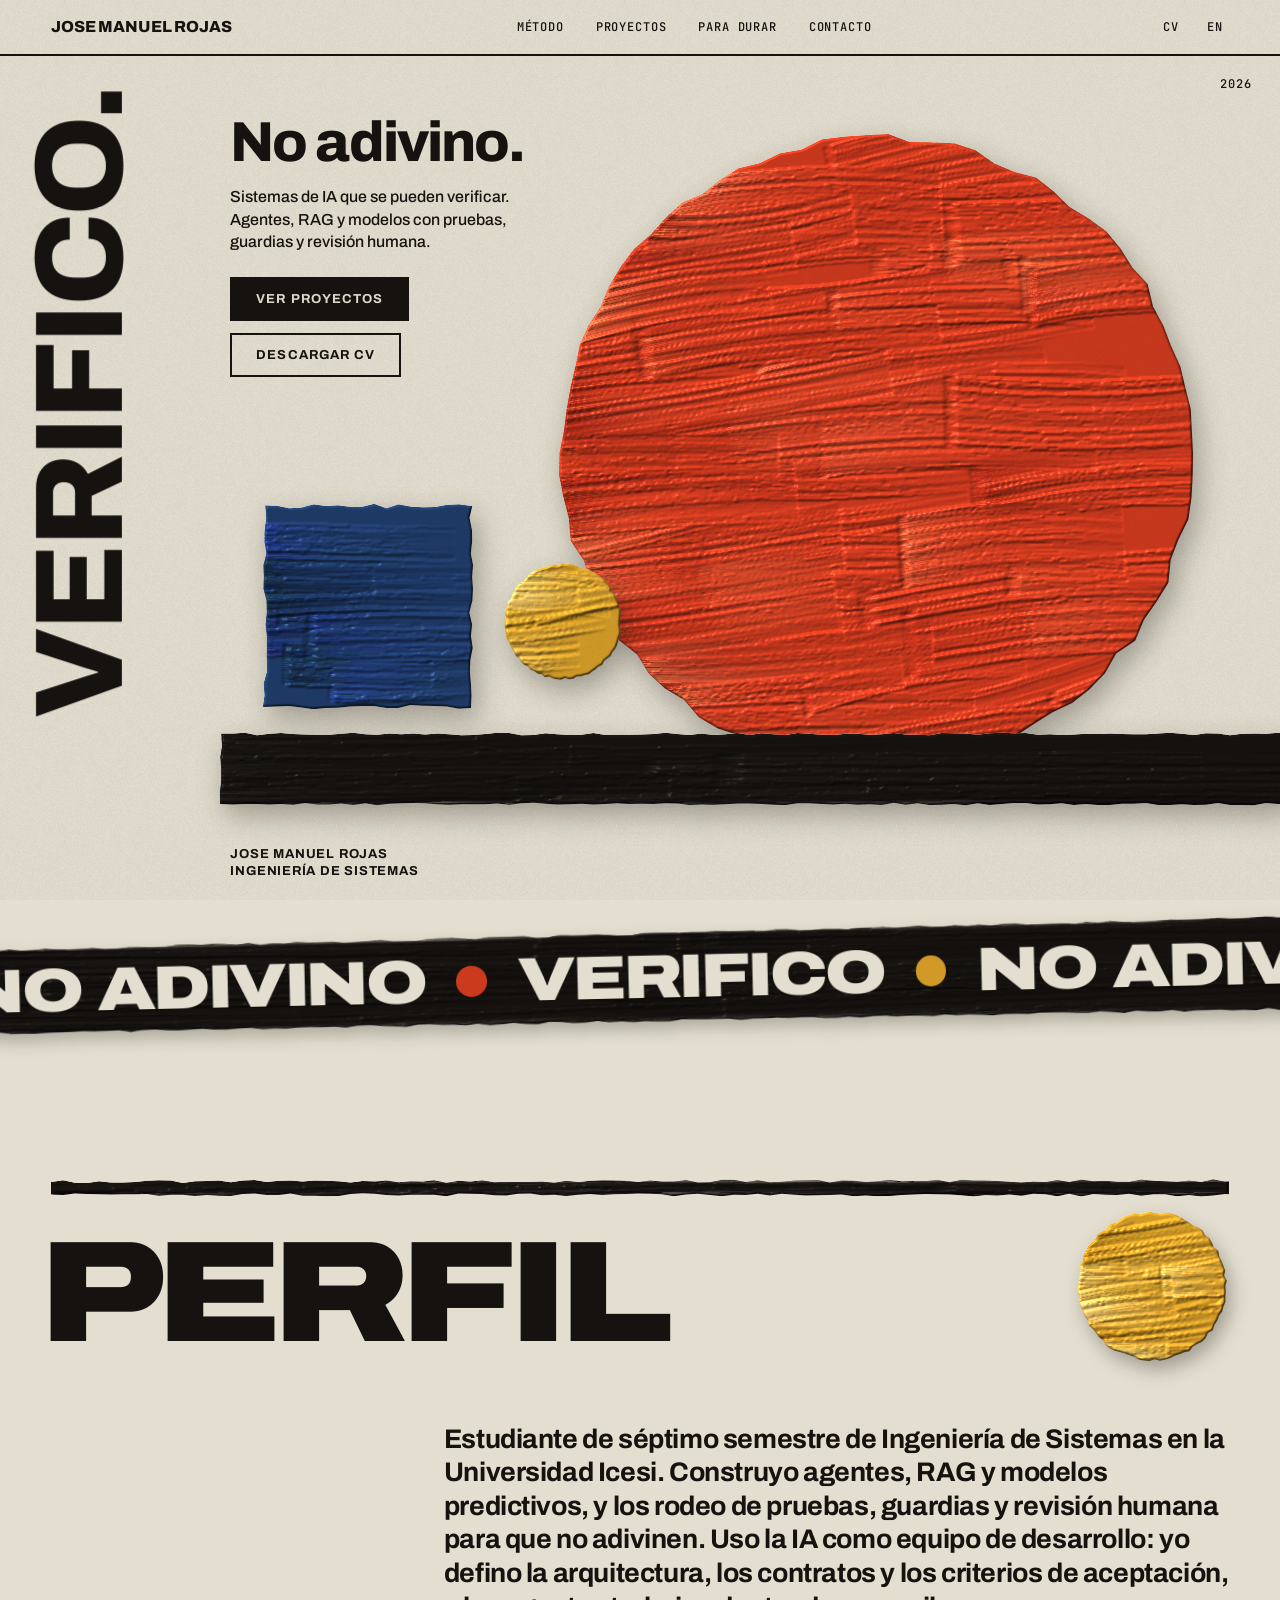
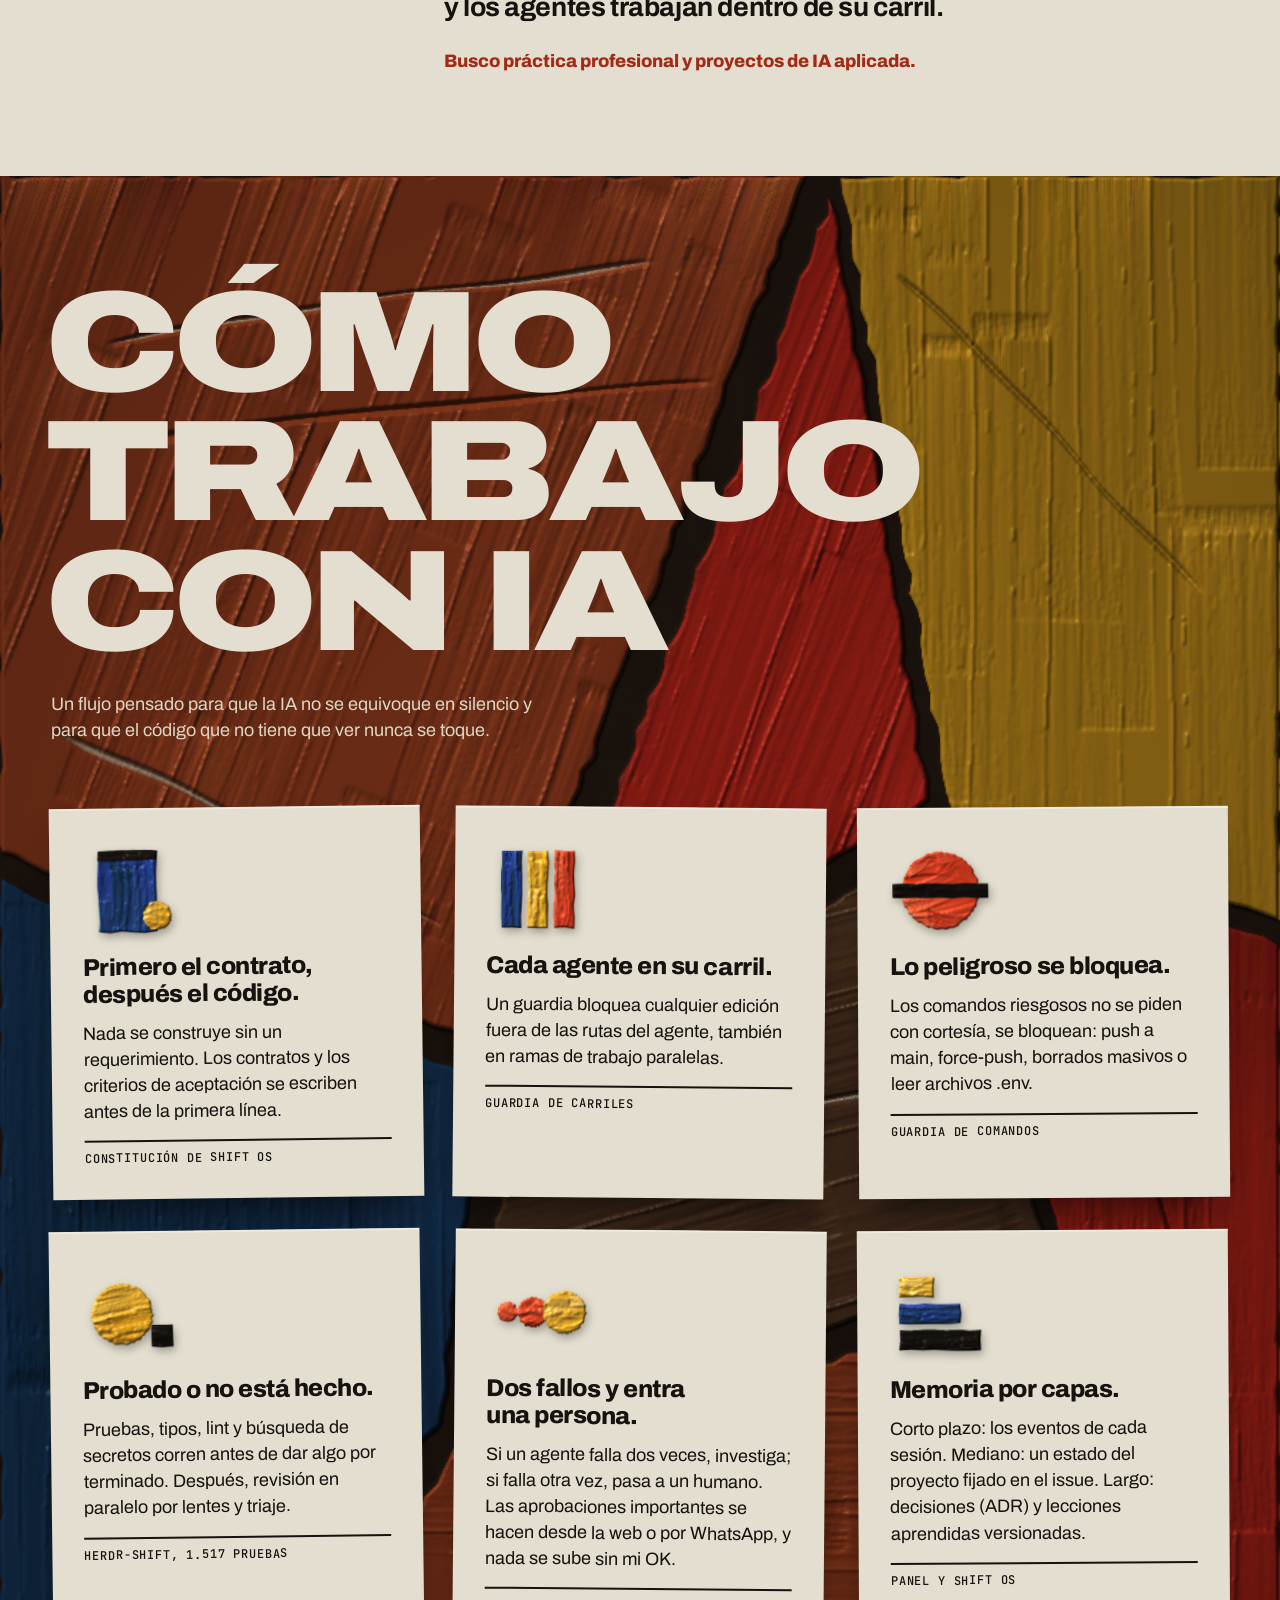
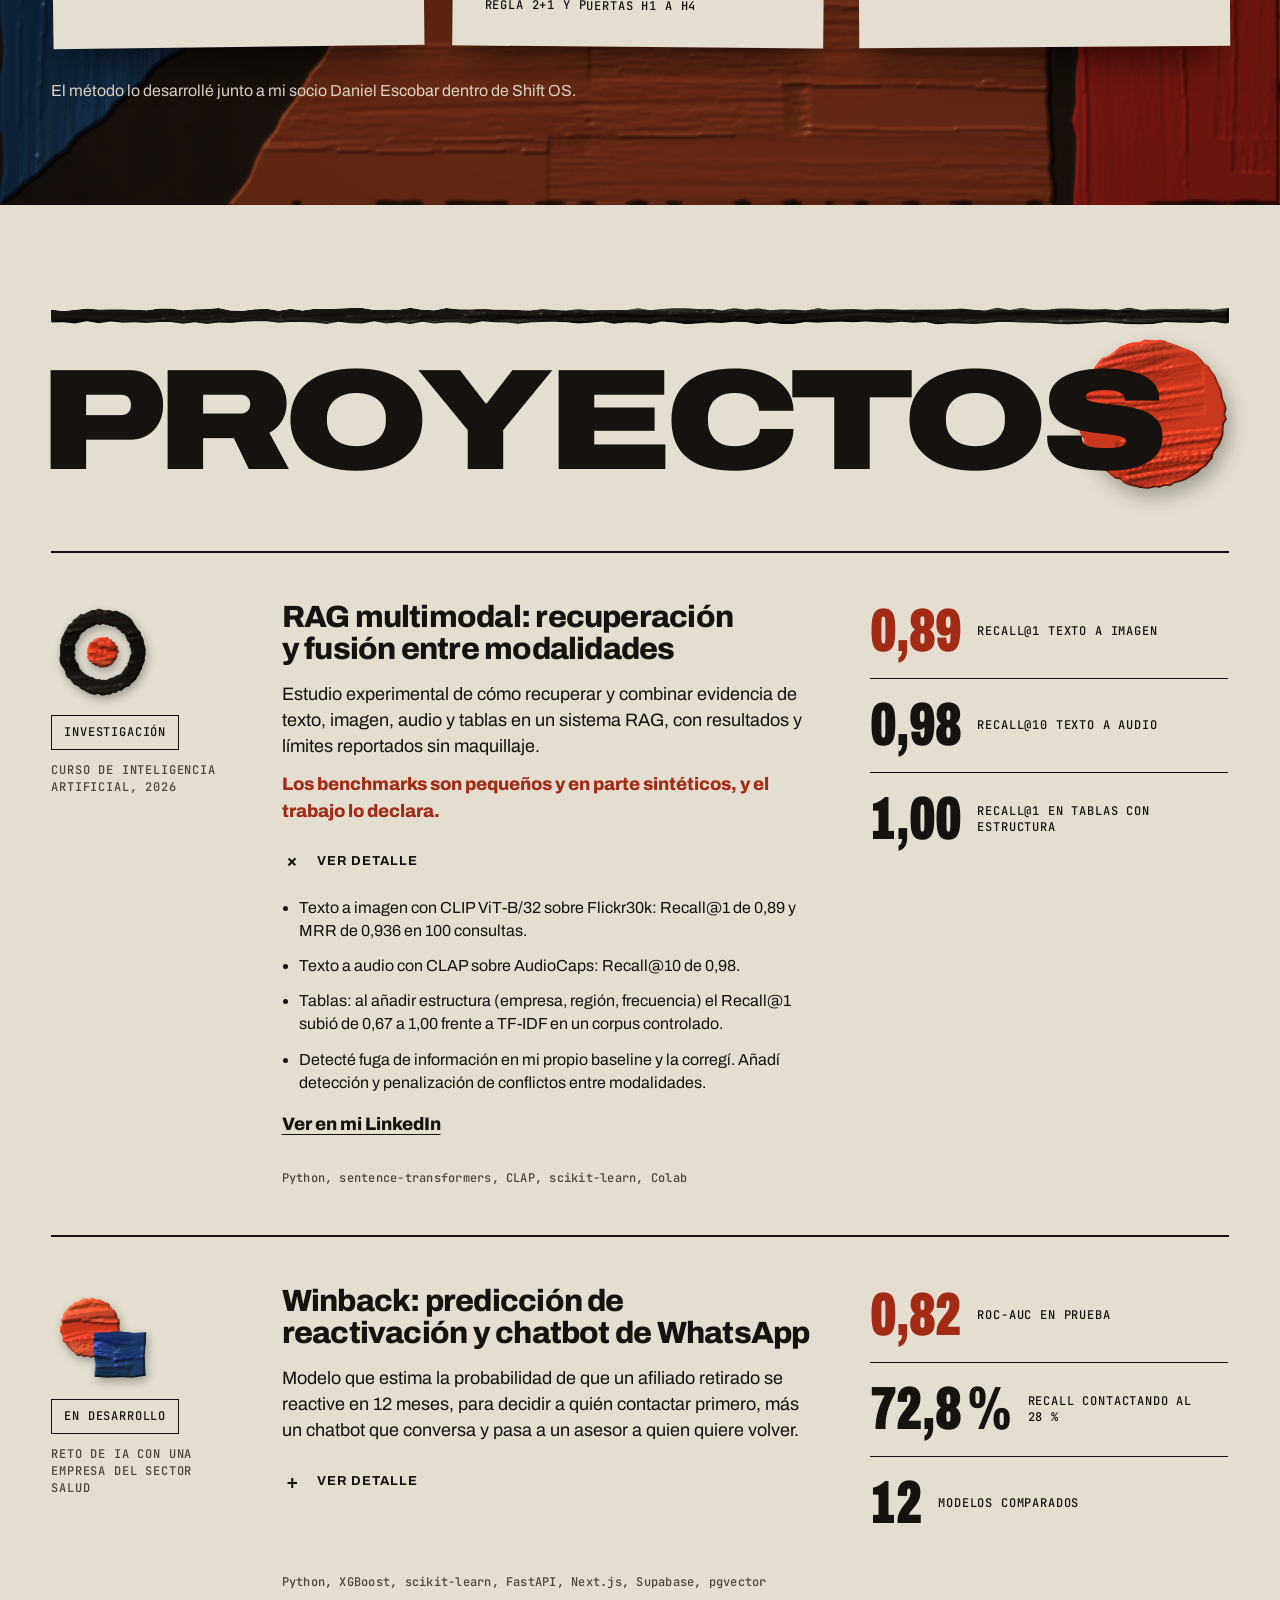
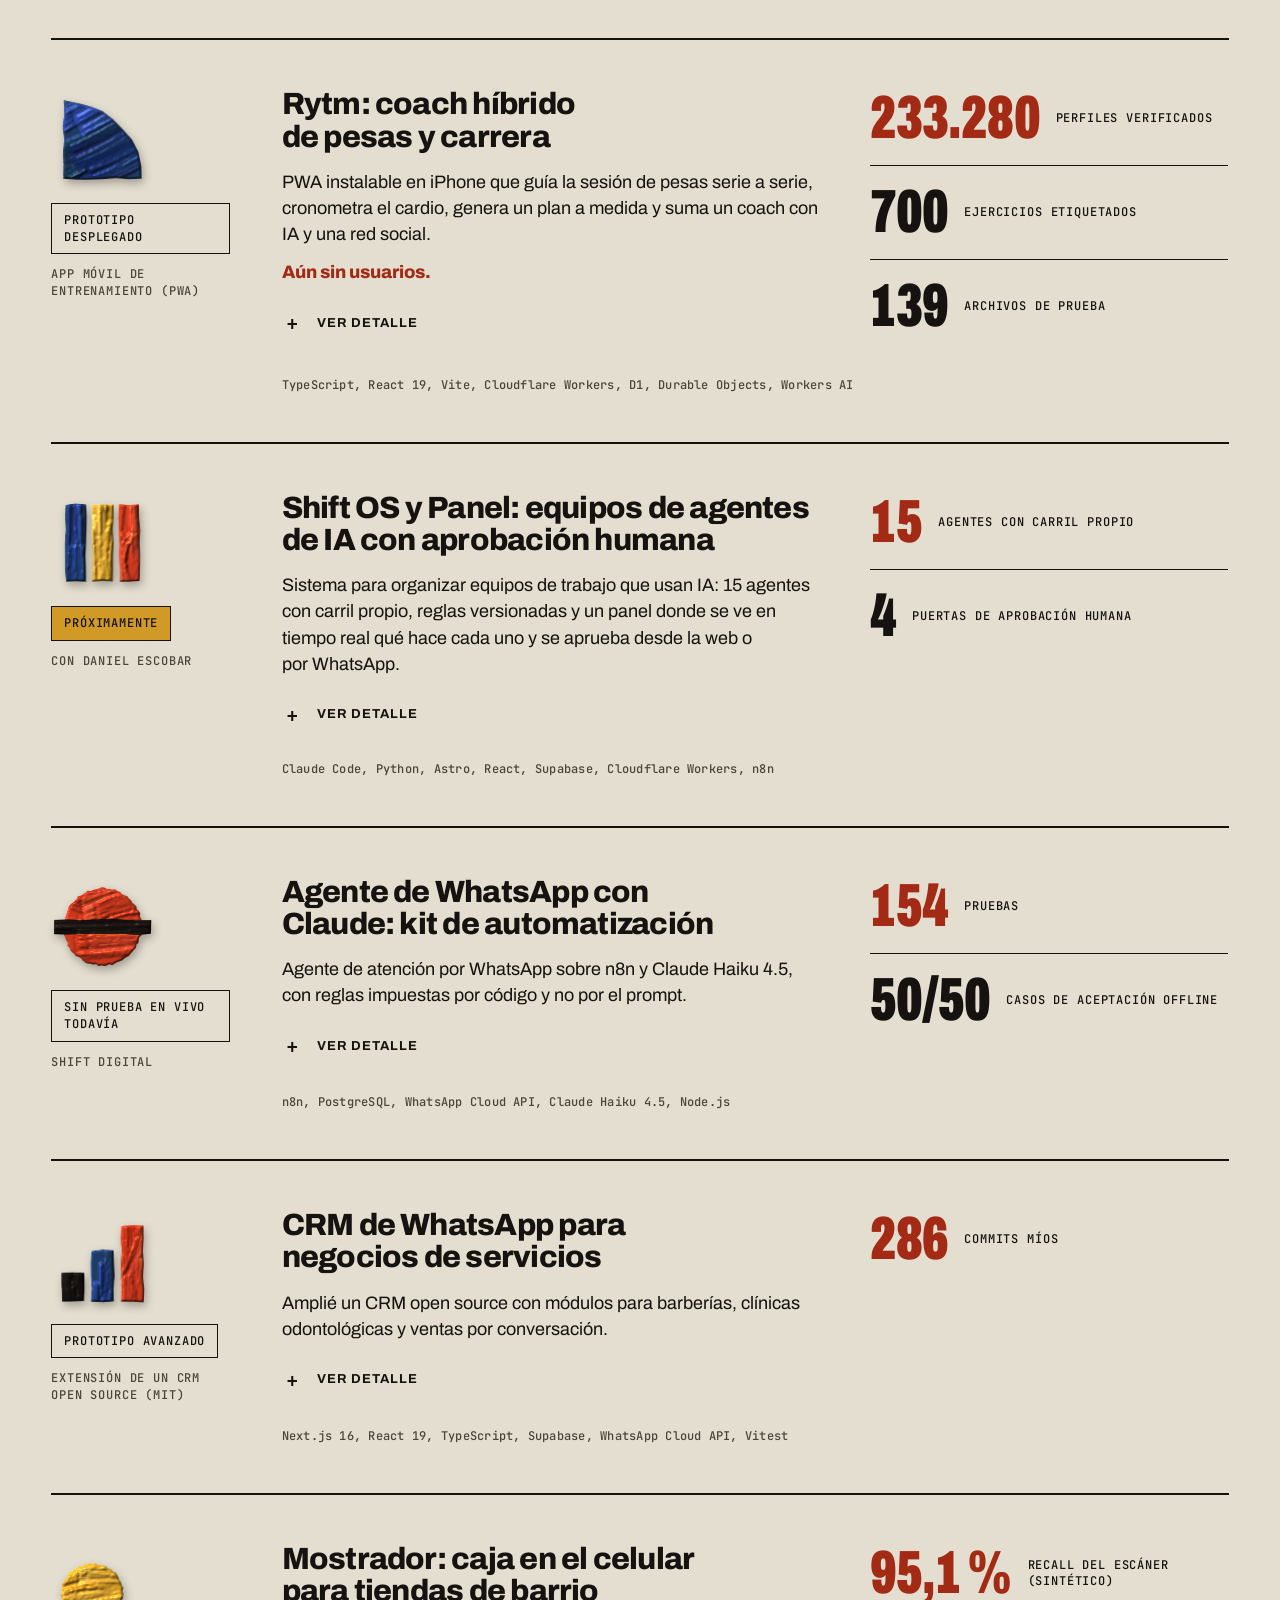
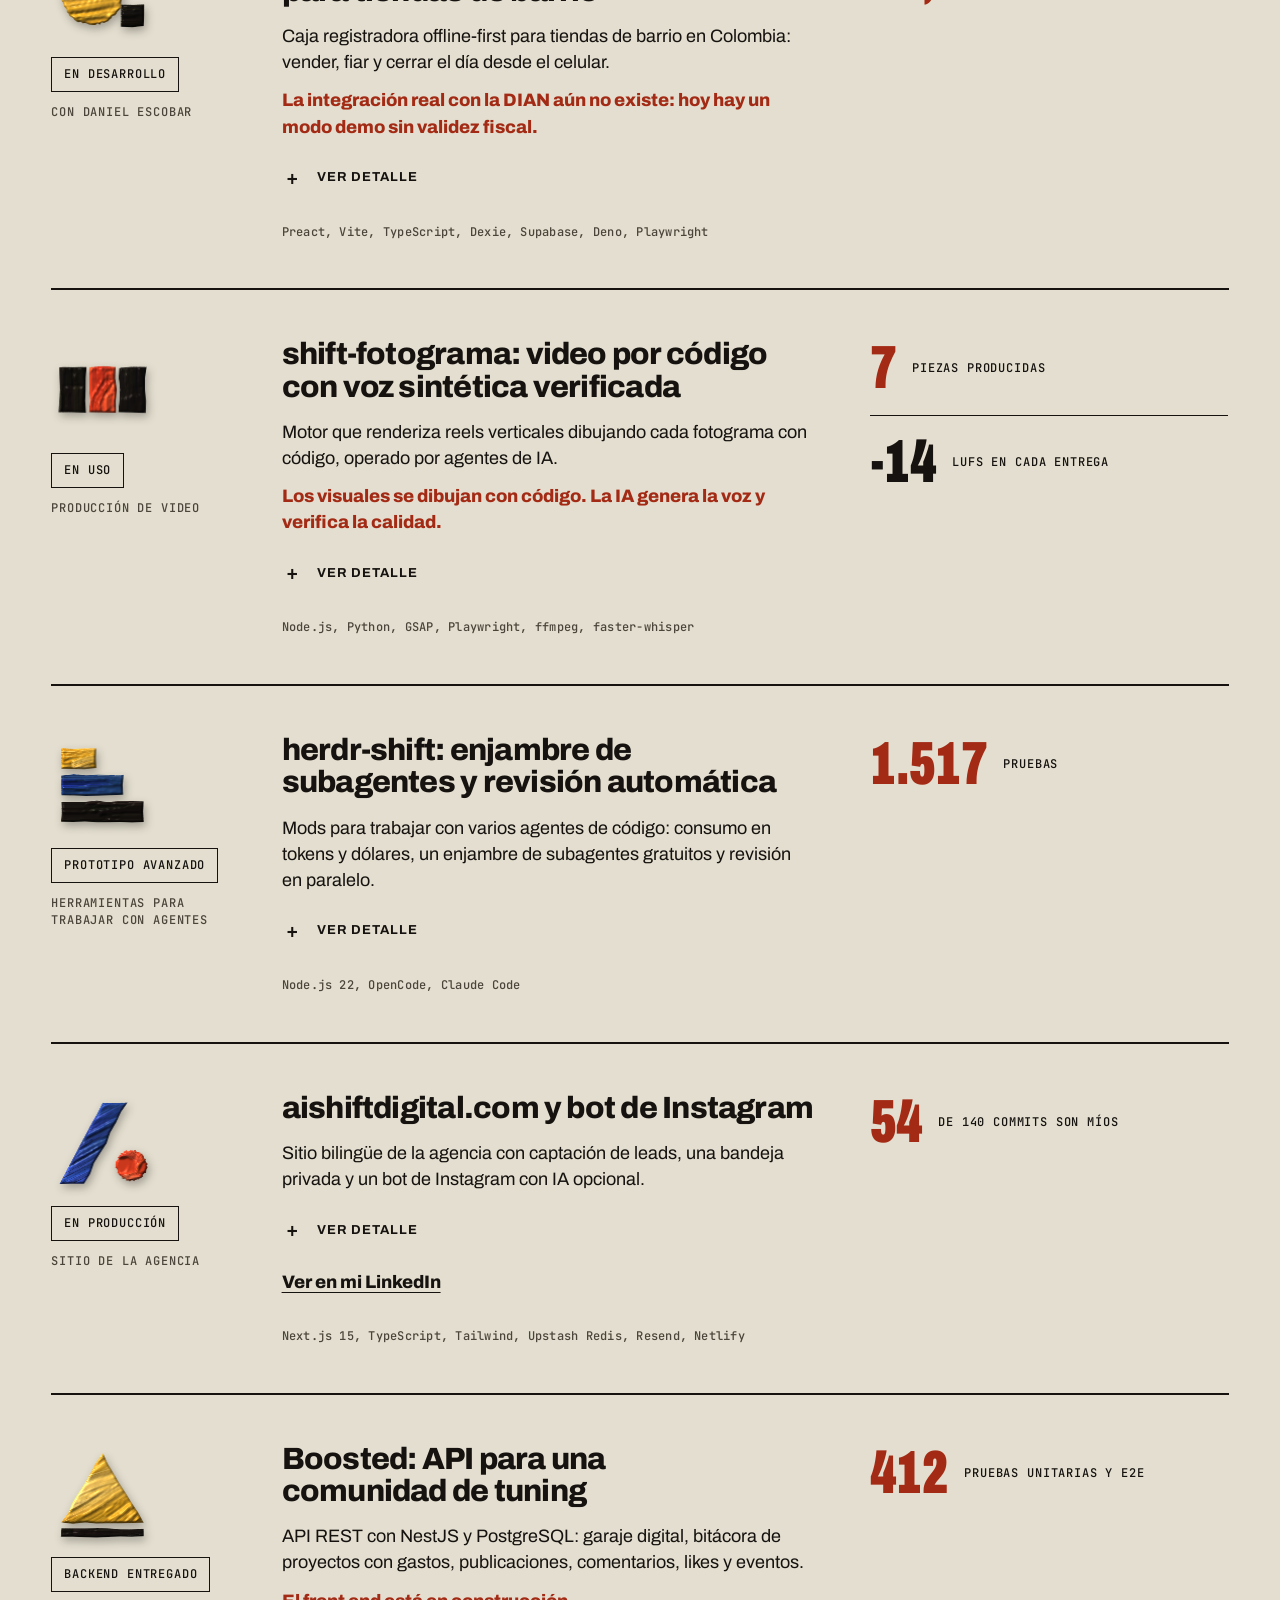
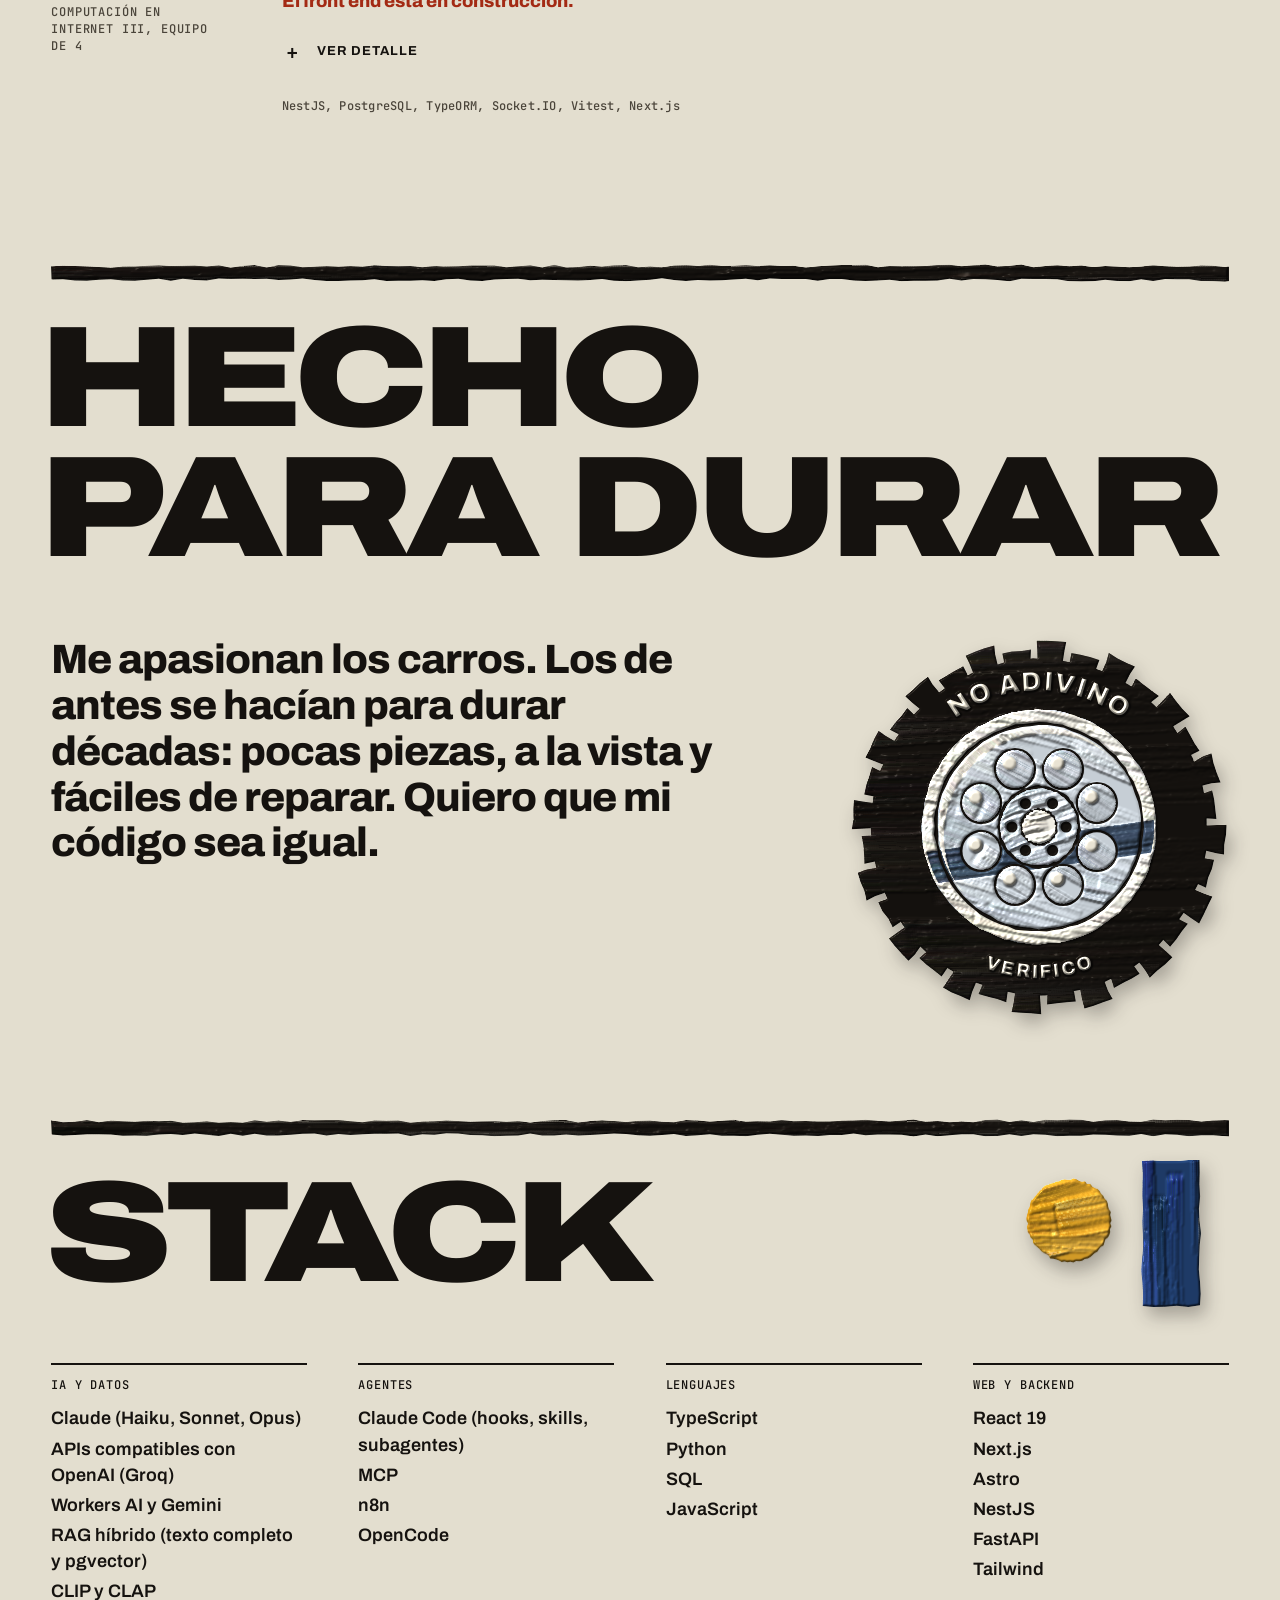
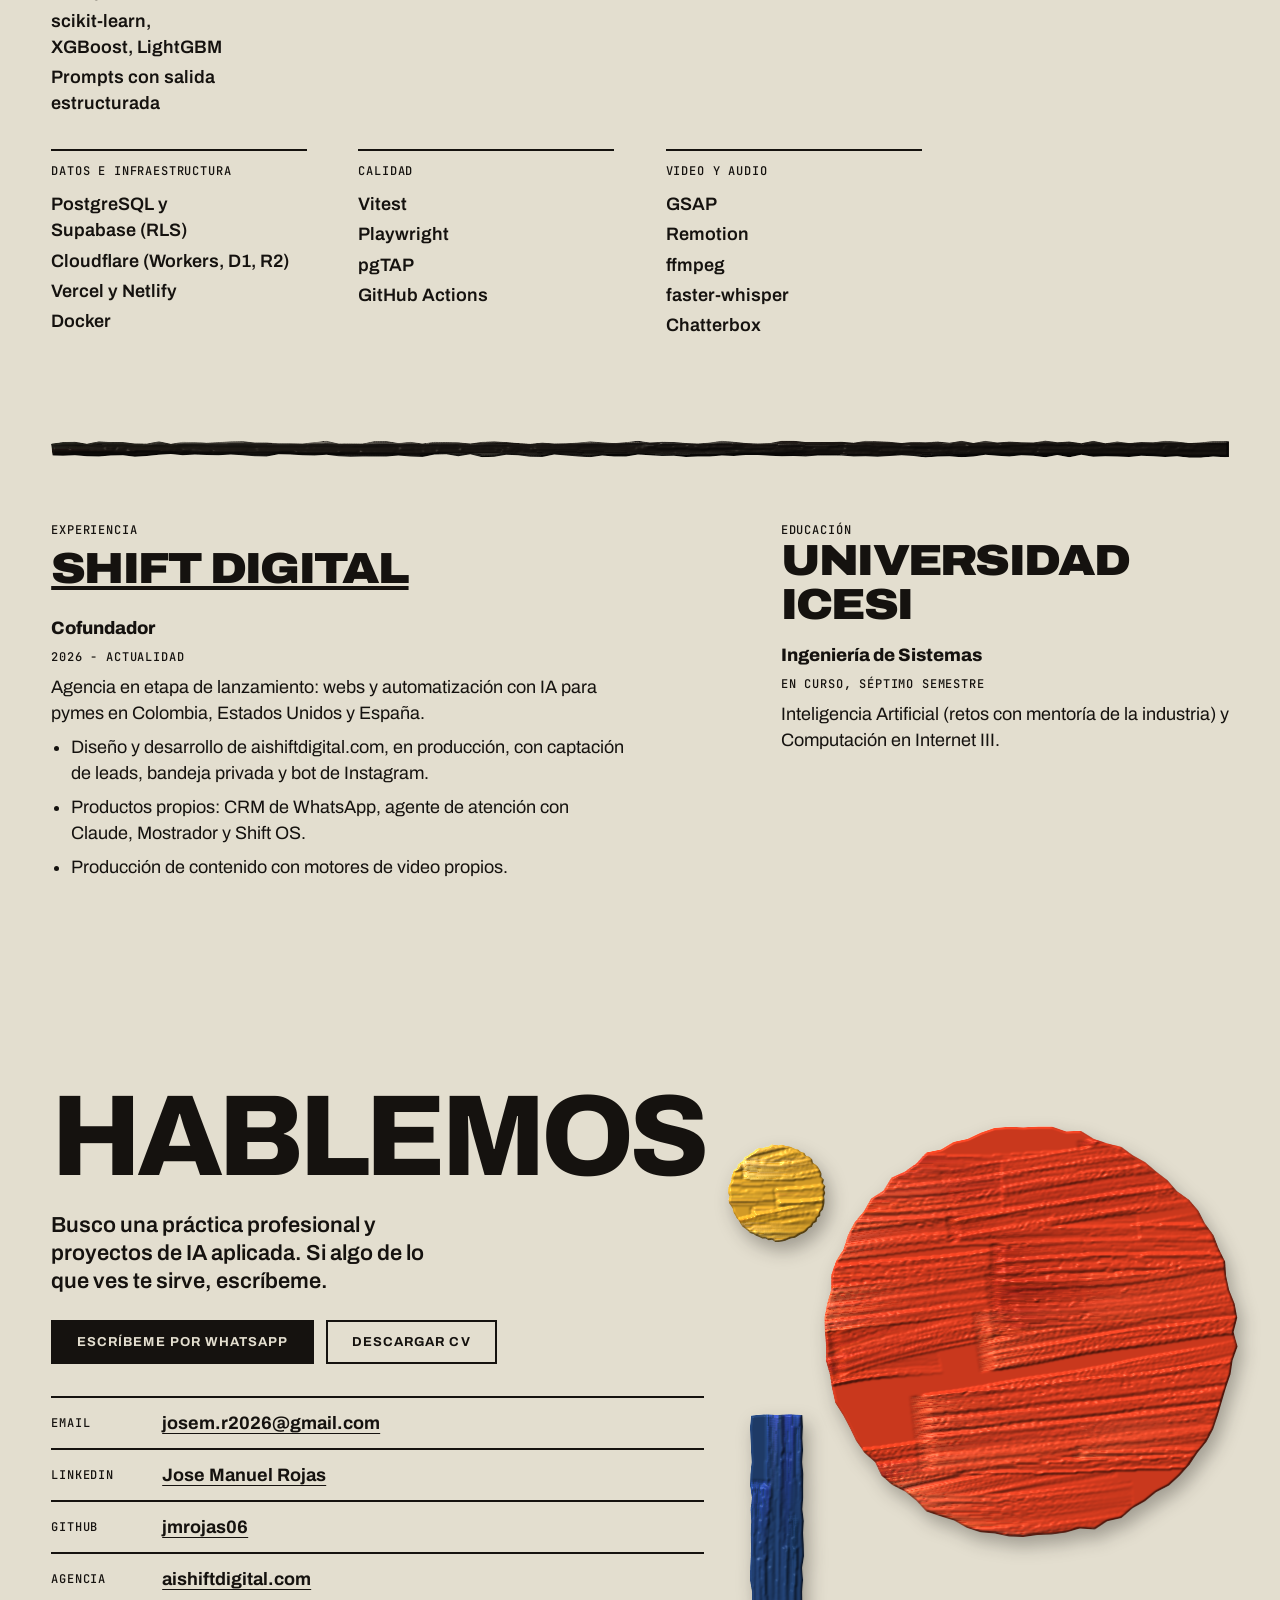
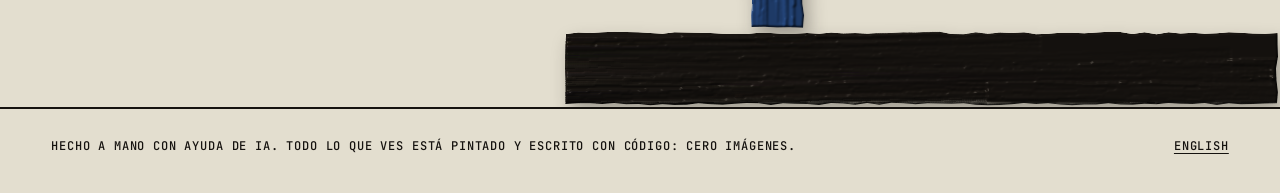
==== index.html @ 8aa79c1a "Publicar portafolio y CV de Jose Manuel Rojas Co-Authored-By: Claude Sonnet 5.5 <noreply@anthropic.c" ====
<!doctype html>
<html lang="es">
<head>
<meta charset="utf-8">
<meta name="viewport" content="width=device-width, initial-scale=1">
<title>Jose Manuel Rojas | No adivino. Verifico.</title>
<meta name="description" content="Estudiante de Ingeniería de Sistemas en la Universidad Icesi. Agentes, RAG y modelos predictivos con pruebas, guardias y revisión humana.">
<meta name="color-scheme" content="light">
<meta name="theme-color" content="#E3DECF">
<link rel="icon" type="image/svg+xml" href="favicon.svg">
<link rel="canonical" href="https://jmrojas06.github.io/">
<link rel="alternate" hreflang="es" href="https://jmrojas06.github.io/">
<link rel="alternate" hreflang="en" href="https://jmrojas06.github.io/en/">
<meta property="og:url" content="https://jmrojas06.github.io/">
<meta property="og:image" content="https://jmrojas06.github.io/assets/og.jpg">
<meta name="twitter:card" content="summary_large_image">
<meta property="og:type" content="website">
<meta property="og:locale" content="es_CO">
<meta property="og:title" content="Jose Manuel Rojas | No adivino. Verifico.">
<meta property="og:description" content="Estudiante de Ingeniería de Sistemas en la Universidad Icesi. Agentes, RAG y modelos predictivos con pruebas, guardias y revisión humana.">
<script>document.documentElement.classList.add('js')</script>
<link rel="preload" href="assets/fonts/archivo-normal-100-900.woff2" as="font" type="font/woff2" crossorigin>
<link rel="stylesheet" href="assets/fonts/fonts.css">
<link rel="stylesheet" href="styles.css">
<script type="application/ld+json">{"@context":"https://schema.org","@type":"Person","name":"Jose Manuel Rojas","jobTitle":"Estudiante de Ingeniería de Sistemas","alumniOf":"Universidad Icesi","sameAs":["https://github.com/jmrojas06","https://www.linkedin.com/in/jose-manuel-rojas-401587226"]}</script>
</head>
<body>
<a class="skip" href="#main">Saltar al contenido</a>
<header class="nav mono">
  <a class="nav__name" href="#top" translate="no">Jose Manuel Rojas</a>
  <nav aria-label="Secciones">
    <a href="#metodo">Método</a>
    <a href="#proyectos">Proyectos</a>
    <a href="#garaje">Para durar</a>
    <a href="#contacto">Contacto</a>
  </nav>
  <span class="nav__r"><a href="Jose-Manuel-Rojas-CV-ES.pdf" download>CV</a><a href="en/" hreflang="en" lang="en">EN</a></span>
</header>
<main id="main">

  <section class="hero" id="top" data-parallax aria-label="Portada">
    <div class="shapes" aria-hidden="true">
      <canvas class="shape s-circle" data-scene="shape" data-shape="circle" data-key="red" data-cap="1200" data-seed="1" style="--z:14;--d:0.15s" aria-hidden="true"></canvas>
      <canvas class="shape s-bar" data-scene="shape" data-shape="rect" data-key="ink" data-cap="1400" data-seed="2" style="--z:6;--d:0.6s" aria-hidden="true"></canvas>
      <canvas class="shape s-blue" data-scene="shape" data-shape="rect" data-key="blue" data-cap="700" data-seed="3" style="--z:24;--d:0.9s" aria-hidden="true"></canvas>
      <canvas class="shape s-ochre" data-scene="shape" data-shape="circle" data-key="ochre" data-cap="500" data-seed="4" style="--z:34;--d:1.15s" aria-hidden="true"></canvas>
    </div>
    <p class="vert" aria-hidden="true">Verifico.</p>
    <div class="hero__copy">
      <h1 aria-label="No adivino. Verifico."><span class="say">No adivino.</span></h1>
      <p class="sub">Sistemas de IA que se pueden verificar.<span class="sub__more"> Agentes, RAG y modelos con pruebas, guardias y revisión humana.</span></p>
      <div class="cta"><a class="btn btn--solid" href="#proyectos">Ver proyectos</a><a class="btn" href="Jose-Manuel-Rojas-CV-ES.pdf" download>Descargar CV</a></div>
    </div>
    <p class="hero__id" translate="no">Jose Manuel Rojas<br>Ingeniería de Sistemas</p>
    <p class="hero__yr mono">2026</p>
  </section>

  <div class="tape" aria-hidden="true">
    <div class="tape__in">
      <canvas class="tape__cv" data-scene="rule" data-seed="5"></canvas>
      <div class="tape__track"><span>No adivino</span><i class="dot dot--r"></i><span>Verifico</span><i class="dot dot--o"></i><span>No adivino</span><i class="dot dot--r"></i><span>Verifico</span><i class="dot dot--o"></i><span>No adivino</span><i class="dot dot--r"></i><span>Verifico</span><i class="dot dot--o"></i><span>No adivino</span><i class="dot dot--r"></i><span>Verifico</span><i class="dot dot--o"></i><span>No adivino</span><i class="dot dot--r"></i><span>Verifico</span><i class="dot dot--o"></i><span>No adivino</span><i class="dot dot--r"></i><span>Verifico</span><i class="dot dot--o"></i><span>No adivino</span><i class="dot dot--r"></i><span>Verifico</span><i class="dot dot--o"></i><span>No adivino</span><i class="dot dot--r"></i><span>Verifico</span><i class="dot dot--o"></i></div>
    </div>
  </div>

  <section class="sec" id="perfil">
    <canvas class="rule" data-scene="rule" data-seed="6" aria-hidden="true"></canvas>
    <div class="perfil">
      <div class="st-wrap reveal"><h2 class="st">Perfil</h2><canvas class="deco d-perfil" data-scene="shape" data-shape="circle" data-key="ochre" data-cap="700" data-seed="7" aria-hidden="true"></canvas></div>
      <div class="perfil__body reveal">
        <p class="perfil__text">Estudiante de séptimo semestre de Ingeniería de Sistemas en la Universidad Icesi. Construyo agentes, RAG y modelos predictivos, y los rodeo de pruebas, guardias y revisión humana para que no adivinen. Uso la IA como equipo de desarrollo: yo defino la arquitectura, los contratos y los criterios de aceptación, y los agentes trabajan dentro de su carril.</p>
        <p class="perfil__goal">Busco práctica profesional y proyectos de IA aplicada.</p>
      </div>
    </div>
  </section>

  <section class="dark" id="metodo">
    <canvas class="dark__cv" data-scene="shards" data-seed="8" aria-hidden="true"></canvas>
    <div class="dark__in">
      <h2 class="st st--r reveal">Cómo trabajo con IA</h2>
      <p class="sec__intro reveal">Un flujo pensado para que la IA no se equivoque en silencio y para que el código que no tiene que ver nunca se toque.</p>
      <div class="metodo">
        <article class="mt reveal" style="--i:0">
          <canvas class="emb" data-scene="emblem" data-kind="contract" data-seed="9" aria-hidden="true"></canvas>
          <h3>Primero el contrato, después el código.</h3>
          <p>Nada se construye sin un requerimiento. Los contratos y los criterios de aceptación se escriben antes de la primera línea.</p>
          <p class="mono">Constitución de Shift OS</p>
        </article>
        <article class="mt reveal" style="--i:1">
          <canvas class="emb" data-scene="emblem" data-kind="lanes" data-seed="10" aria-hidden="true"></canvas>
          <h3>Cada agente en su carril.</h3>
          <p>Un guardia bloquea cualquier edición fuera de las rutas del agente, también en ramas de trabajo paralelas.</p>
          <p class="mono">Guardia de carriles</p>
        </article>
        <article class="mt reveal" style="--i:2">
          <canvas class="emb" data-scene="emblem" data-kind="blocked" data-seed="11" aria-hidden="true"></canvas>
          <h3>Lo peligroso se bloquea.</h3>
          <p>Los comandos riesgosos no se piden con cortesía, se bloquean: push a main, force-push, borrados masivos o leer archivos .env.</p>
          <p class="mono">Guardia de comandos</p>
        </article>
        <article class="mt reveal" style="--i:0">
          <canvas class="emb" data-scene="emblem" data-kind="verified" data-seed="12" aria-hidden="true"></canvas>
          <h3>Probado o no está hecho.</h3>
          <p>Pruebas, tipos, lint y búsqueda de secretos corren antes de dar algo por terminado. Después, revisión en paralelo por lentes y triaje.</p>
          <p class="mono">herdr-shift, 1.517 pruebas</p>
        </article>
        <article class="mt reveal" style="--i:1">
          <canvas class="emb" data-scene="emblem" data-kind="escalate" data-seed="13" aria-hidden="true"></canvas>
          <h3>Dos fallos y entra una persona.</h3>
          <p>Si un agente falla dos veces, investiga; si falla otra vez, pasa a un humano. Las aprobaciones importantes se hacen desde la web o por WhatsApp, y nada se sube sin mi OK.</p>
          <p class="mono">Regla 2+1 y puertas H1 a H4</p>
        </article>
        <article class="mt reveal" style="--i:2">
          <canvas class="emb" data-scene="emblem" data-kind="layers" data-seed="14" aria-hidden="true"></canvas>
          <h3>Memoria por capas.</h3>
          <p>Corto plazo: los eventos de cada sesión. Mediano: un estado del proyecto fijado en el issue. Largo: decisiones (ADR) y lecciones aprendidas versionadas.</p>
          <p class="mono">Panel y Shift OS</p>
        </article>
      </div>
      <p class="sec__note reveal">El método lo desarrollé junto a mi socio Daniel Escobar dentro de Shift OS.</p>
    </div>
  </section>

  <section class="sec" id="proyectos">
    <canvas class="rule" data-scene="rule" data-seed="15" aria-hidden="true"></canvas>
    <div class="st-wrap reveal"><h2 class="st">Proyectos</h2><canvas class="deco d-proy" data-scene="shape" data-shape="circle" data-key="red" data-cap="800" data-seed="16" aria-hidden="true"></canvas></div>
    <div class="projects">

      <article class="prj reveal" id="p-rag">
        <div class="prj__l">
          <canvas class="emb" data-scene="emblem" data-kind="target" data-seed="17" aria-hidden="true"></canvas>
          <span class="chip mono">Investigación</span>
          <span class="tag mono">Curso de Inteligencia Artificial, 2026</span>
        </div>
        <div class="prj__m">
          <h3>RAG multimodal: recuperación y fusión entre modalidades</h3>
          <p class="prj__sum">Estudio experimental de cómo recuperar y combinar evidencia de texto, imagen, audio y tablas en un sistema RAG, con resultados y límites reportados sin maquillaje.</p>
          <p class="prj__note">Los benchmarks son pequeños y en parte sintéticos, y el trabajo lo declara.</p>
          <details open><summary>Ver detalle</summary><ul class="points"><li>Texto a imagen con CLIP ViT-B/32 sobre Flickr30k: Recall@1 de 0,89 y MRR de 0,936 en 100 consultas.</li><li>Texto a audio con CLAP sobre AudioCaps: Recall@10 de 0,98.</li><li>Tablas: al añadir estructura (empresa, región, frecuencia) el Recall@1 subió de 0,67 a 1,00 frente a TF-IDF en un corpus controlado.</li><li>Detecté fuga de información en mi propio baseline y la corregí. Añadí detección y penalización de conflictos entre modalidades.</li></ul></details>
          <a class="prj__link" href="https://www.linkedin.com/in/jose-manuel-rojas-401587226" rel="noopener">Ver en mi LinkedIn</a>
        </div>
        <dl class="nums"><div><dt class="mono">Recall@1 texto a imagen</dt><dd>0,89</dd></div><div><dt class="mono">Recall@10 texto a audio</dt><dd>0,98</dd></div><div><dt class="mono">Recall@1 en tablas con estructura</dt><dd>1,00</dd></div></dl>
        <p class="prj__s mono">Python, sentence-transformers, CLAP, scikit-learn, Colab</p>
      </article>

      <article class="prj reveal" id="p-winback">
        <div class="prj__l">
          <canvas class="emb" data-scene="emblem" data-kind="duo" data-seed="18" aria-hidden="true"></canvas>
          <span class="chip mono">En desarrollo</span>
          <span class="tag mono">Reto de IA con una empresa del sector salud</span>
        </div>
        <div class="prj__m">
          <h3>Winback: predicción de reactivación y chatbot de WhatsApp</h3>
          <p class="prj__sum">Modelo que estima la probabilidad de que un afiliado retirado se reactive en 12 meses, para decidir a quién contactar primero, más un chatbot que conversa y pasa a un asesor a quien quiere volver.</p>
          
          <details><summary>Ver detalle</summary><ul class="points"><li>46.942 eventos de retiro con 11,6 % de positivos, partición temporal (la prueba se mira una sola vez) y variables solo previas al retiro.</li><li>12 modelos comparados con intervalos de confianza por bootstrap. Elegí XGBoost por simplicidad, porque los ensambles empataban dentro del error.</li><li>ROC-AUC de 0,817 y PR-AUC de 0,408 (3,4 veces el azar). Con el umbral recomendado captura 72,8 % de los reactivados contactando al 28,2 %.</li><li>Etiquetas barajadas para descartar fuga, calibración de probabilidades y una auditoría interna con 10 fallas corregidas.</li><li>Chatbot con reglas para baja, queja y asesor sin gastar LLM. El modelo responde lo demás con RAG de texto y nunca ve la probabilidad ni datos de salud. Envío simulado, aún sin pruebas con WhatsApp real.</li></ul></details>
          
        </div>
        <dl class="nums"><div><dt class="mono">ROC-AUC en prueba</dt><dd>0,82</dd></div><div class="wide"><dt class="mono">recall contactando al 28 %</dt><dd>72,8 %</dd></div><div><dt class="mono">modelos comparados</dt><dd>12</dd></div></dl>
        <p class="prj__s mono">Python, XGBoost, scikit-learn, FastAPI, Next.js, Supabase, pgvector</p>
      </article>

      <article class="prj reveal" id="p-rytm">
        <div class="prj__l">
          <canvas class="emb" data-scene="emblem" data-kind="quarter" data-seed="19" aria-hidden="true"></canvas>
          <span class="chip mono">Prototipo desplegado</span>
          <span class="tag mono">App móvil de entrenamiento (PWA)</span>
        </div>
        <div class="prj__m">
          <h3>Rytm: coach híbrido de pesas y carrera</h3>
          <p class="prj__sum">PWA instalable en iPhone que guía la sesión de pesas serie a serie, cronometra el cardio, genera un plan a medida y suma un coach con IA y una red social.</p>
          <p class="prj__note">Aún sin usuarios.</p>
          <details><summary>Ver detalle</summary><ul class="points"><li>Coach con LLM multi-proveedor (Llama 3.3 en Workers AI por defecto; Gemini, Groq o Claude opcionales) que responde en bloques JSON validados por código.</li><li>Motor de planes determinista, sin IA: 39 esqueletos de pesas, 12 plantillas de cardio y 700 ejercicios, con invariantes verificadas sobre 233.280 combinaciones de perfil.</li><li>Avisos con la app cerrada mediante Durable Objects y Web Push, y moderación de fotos con un modelo de visión.</li><li>Backend en Cloudflare Workers, D1 y R2, con 139 archivos de prueba.</li></ul></details>
          
        </div>
        <dl class="nums"><div class="wide"><dt class="mono">perfiles verificados</dt><dd>233.280</dd></div><div><dt class="mono">ejercicios etiquetados</dt><dd>700</dd></div><div><dt class="mono">archivos de prueba</dt><dd>139</dd></div></dl>
        <p class="prj__s mono">TypeScript, React 19, Vite, Cloudflare Workers, D1, Durable Objects, Workers AI</p>
      </article>

      <article class="prj reveal" id="p-shiftos">
        <div class="prj__l">
          <canvas class="emb" data-scene="emblem" data-kind="lanes" data-seed="20" aria-hidden="true"></canvas>
          <span class="chip mono chip--soon">Próximamente</span>
          <span class="tag mono">Con Daniel Escobar</span>
        </div>
        <div class="prj__m">
          <h3>Shift OS y Panel: equipos de agentes de IA con aprobación humana</h3>
          <p class="prj__sum">Sistema para organizar equipos de trabajo que usan IA: 15 agentes con carril propio, reglas versionadas y un panel donde se ve en tiempo real qué hace cada uno y se aprueba desde la web o por WhatsApp.</p>
          
          <details><summary>Ver detalle</summary><ul class="points"><li>Plugin versionado de Claude Code con 15 agentes, 8 skills, hooks y una constitución de trabajo.</li><li>Guardias que bloquean ediciones fuera del carril y comandos peligrosos.</li><li>Panel en tiempo real con Astro, Supabase Realtime y Cloudflare Workers, en producción desde el 5 de noviembre de 2026.</li><li>Mi parte: co-desarrollo, revisión de PRs y la idea de llevarlo a equipos de trabajo como producto, que es el siguiente paso.</li></ul></details>
          
        </div>
        <dl class="nums"><div><dt class="mono">agentes con carril propio</dt><dd>15</dd></div><div><dt class="mono">puertas de aprobación humana</dt><dd>4</dd></div></dl>
        <p class="prj__s mono">Claude Code, Python, Astro, React, Supabase, Cloudflare Workers, n8n</p>
      </article>

      <article class="prj reveal" id="p-wakit">
        <div class="prj__l">
          <canvas class="emb" data-scene="emblem" data-kind="blocked" data-seed="21" aria-hidden="true"></canvas>
          <span class="chip mono">Sin prueba en vivo todavía</span>
          <span class="tag mono">Shift Digital</span>
        </div>
        <div class="prj__m">
          <h3>Agente de WhatsApp con Claude: kit de automatización</h3>
          <p class="prj__sum">Agente de atención por WhatsApp sobre n8n y Claude Haiku 4.5, con reglas impuestas por código y no por el prompt.</p>
          
          <details><summary>Ver detalle</summary><ul class="points"><li>Un guardia de precios impide que salga cualquier precio fuera de la lista y falla cerrado ante formatos como «mil» o «k».</li><li>Traspaso a humano ante queja, precio desconocido o lead caliente. Datos sensibles redactados antes del modelo, firma HMAC de Meta y deduplicación.</li><li>154 pruebas, 10 de 10 flujos validados contra el catálogo de n8n y 50 de 50 casos de aceptación offline.</li></ul></details>
          
        </div>
        <dl class="nums"><div><dt class="mono">pruebas</dt><dd>154</dd></div><div><dt class="mono">casos de aceptación offline</dt><dd>50/50</dd></div></dl>
        <p class="prj__s mono">n8n, PostgreSQL, WhatsApp Cloud API, Claude Haiku 4.5, Node.js</p>
      </article>

      <article class="prj reveal" id="p-crm">
        <div class="prj__l">
          <canvas class="emb" data-scene="emblem" data-kind="stairs" data-seed="22" aria-hidden="true"></canvas>
          <span class="chip mono">Prototipo avanzado</span>
          <span class="tag mono">Extensión de un CRM open source (MIT)</span>
        </div>
        <div class="prj__m">
          <h3>CRM de WhatsApp para negocios de servicios</h3>
          <p class="prj__sum">Amplié un CRM open source con módulos para barberías, clínicas odontológicas y ventas por conversación.</p>
          
          <details><summary>Ver detalle</summary><ul class="points"><li>Agente de reservas como máquina de estados: la IA nunca decide disponibilidad ni crea citas, y una restricción EXCLUDE de Postgres evita las dobles reservas.</li><li>Guarda en UTC y muestra en hora de Bogotá, la sesión expira a los 15 minutos y pasa a un humano ante dos respuestas inválidas.</li><li>Calendario de recepción con copia a Google Calendar (OAuth con token cifrado), robot de voz por menú de teclas y seguimientos posteriores a la cita.</li></ul></details>
          
        </div>
        <dl class="nums"><div><dt class="mono">commits míos</dt><dd>286</dd></div></dl>
        <p class="prj__s mono">Next.js 16, React 19, TypeScript, Supabase, WhatsApp Cloud API, Vitest</p>
      </article>

      <article class="prj reveal" id="p-mostrador">
        <div class="prj__l">
          <canvas class="emb" data-scene="emblem" data-kind="verified" data-seed="23" aria-hidden="true"></canvas>
          <span class="chip mono">En desarrollo</span>
          <span class="tag mono">Con Daniel Escobar</span>
        </div>
        <div class="prj__m">
          <h3>Mostrador: caja en el celular para tiendas de barrio</h3>
          <p class="prj__sum">Caja registradora offline-first para tiendas de barrio en Colombia: vender, fiar y cerrar el día desde el celular.</p>
          <p class="prj__note">La integración real con la DIAN aún no existe: hoy hay un modo demo sin validez fiscal.</p>
          <details><summary>Ver detalle</summary><ul class="points"><li>PWA offline-first con IndexedDB y un escáner que lee varios códigos de barras en una sola foto.</li><li>Recall del escáner de 95,1 % con 0 falsos positivos sobre imágenes sintéticas, aún sin pruebas en celulares reales.</li><li>Supabase con RLS y Edge Functions. Adaptador de facturación con idempotencia por venta, diseñado para integrar un proveedor autorizado.</li><li>Mi parte: el lado del celular, la caja y el escáner.</li></ul></details>
          
        </div>
        <dl class="nums"><div class="wide"><dt class="mono">recall del escáner (sintético)</dt><dd>95,1 %</dd></div></dl>
        <p class="prj__s mono">Preact, Vite, TypeScript, Dexie, Supabase, Deno, Playwright</p>
      </article>

      <article class="prj reveal" id="p-fotograma">
        <div class="prj__l">
          <canvas class="emb" data-scene="emblem" data-kind="frames" data-seed="24" aria-hidden="true"></canvas>
          <span class="chip mono">En uso</span>
          <span class="tag mono">Producción de video</span>
        </div>
        <div class="prj__m">
          <h3>shift-fotograma: video por código con voz sintética verificada</h3>
          <p class="prj__sum">Motor que renderiza reels verticales dibujando cada fotograma con código, operado por agentes de IA.</p>
          <p class="prj__note">Los visuales se dibujan con código. La IA genera la voz y verifica la calidad.</p>
          <details><summary>Ver detalle</summary><ul class="points"><li>Render determinista y en paralelo (GSAP, Playwright, ffmpeg) a 1080×1920, con sincronía por palabra gracias a Whisper.</li><li>Voz en español generada en local con Chatterbox: una toma solo se acepta si Whisper detecta español, el texto coincide y la voz se parece a la de referencia.</li><li>Control de calidad automático del video final: volumen en -14 LUFS, pico de audio, imagen congelada y texto fuera de la zona segura.</li></ul></details>
          
        </div>
        <dl class="nums"><div><dt class="mono">piezas producidas</dt><dd>7</dd></div><div><dt class="mono">LUFS en cada entrega</dt><dd>-14</dd></div></dl>
        <p class="prj__s mono">Node.js, Python, GSAP, Playwright, ffmpeg, faster-whisper</p>
      </article>

      <article class="prj reveal" id="p-herdr">
        <div class="prj__l">
          <canvas class="emb" data-scene="emblem" data-kind="layers" data-seed="25" aria-hidden="true"></canvas>
          <span class="chip mono">Prototipo avanzado</span>
          <span class="tag mono">Herramientas para trabajar con agentes</span>
        </div>
        <div class="prj__m">
          <h3>herdr-shift: enjambre de subagentes y revisión automática</h3>
          <p class="prj__sum">Mods para trabajar con varios agentes de código: consumo en tokens y dólares, un enjambre de subagentes gratuitos y revisión en paralelo.</p>
          
          <details><summary>Ver detalle</summary><ul class="points"><li>Enjambre aislado: copia de trabajo, entorno limpio, solo lectura y filtro de secretos. Su salida se trata como dato no confiable.</li><li>Puertas automáticas (pruebas, lint, tipos y secretos) y revisión en paralelo por lentes, con triaje CIERTO, FALSO o DUDOSO.</li><li>1.517 pruebas, 1.516 pasan y 1 se salta.</li></ul></details>
          
        </div>
        <dl class="nums"><div><dt class="mono">pruebas</dt><dd>1.517</dd></div></dl>
        <p class="prj__s mono">Node.js 22, OpenCode, Claude Code</p>
      </article>

      <article class="prj reveal" id="p-web">
        <div class="prj__l">
          <canvas class="emb" data-scene="emblem" data-kind="diag" data-seed="26" aria-hidden="true"></canvas>
          <span class="chip mono">En producción</span>
          <span class="tag mono">Sitio de la agencia</span>
        </div>
        <div class="prj__m">
          <h3>aishiftdigital.com y bot de Instagram</h3>
          <p class="prj__sum">Sitio bilingüe de la agencia con captación de leads, una bandeja privada y un bot de Instagram con IA opcional.</p>
          
          <details><summary>Ver detalle</summary><ul class="points"><li>Formulario tipo quiz con Turnstile, honeypot y límite por IP. Cada decisión de la bandeja se reclama de forma atómica para enviar un solo correo.</li><li>Correos con doble opt-in, consentimiento con huella, borrado a pedido y retención de 90 días (Ley 1581).</li><li>Bot de Instagram con webhook firmado: la IA solo clasifica intención y redacta respuestas públicas cortas. En mensajes directos contesta con textos fijos.</li></ul></details>
          <a class="prj__link" href="https://www.linkedin.com/in/jose-manuel-rojas-401587226" rel="noopener">Ver en mi LinkedIn</a>
        </div>
        <dl class="nums"><div><dt class="mono">de 140 commits son míos</dt><dd>54</dd></div></dl>
        <p class="prj__s mono">Next.js 15, TypeScript, Tailwind, Upstash Redis, Resend, Netlify</p>
      </article>

      <article class="prj reveal" id="p-boosted">
        <div class="prj__l">
          <canvas class="emb" data-scene="emblem" data-kind="triangle" data-seed="27" aria-hidden="true"></canvas>
          <span class="chip mono">Backend entregado</span>
          <span class="tag mono">Computación en Internet III, equipo de 4</span>
        </div>
        <div class="prj__m">
          <h3>Boosted: API para una comunidad de tuning</h3>
          <p class="prj__sum">API REST con NestJS y PostgreSQL: garaje digital, bitácora de proyectos con gastos, publicaciones, comentarios, likes y eventos.</p>
          <p class="prj__note">El front end está en construcción.</p>
          <details><summary>Ver detalle</summary><ul class="points"><li>46 endpoints en 9 módulos, con roles y permisos granulares.</li><li>WebSocket de notificaciones con ticket de un solo uso de 60 segundos.</li><li>296 pruebas unitarias y 116 e2e. Mi módulo: publicaciones, comentarios y likes (72 de 129 commits).</li></ul></details>
          
        </div>
        <dl class="nums"><div><dt class="mono">pruebas unitarias y e2e</dt><dd>412</dd></div></dl>
        <p class="prj__s mono">NestJS, PostgreSQL, TypeORM, Socket.IO, Vitest, Next.js</p>
      </article>
    </div>
  </section>

  <section class="sec" id="garaje">
    <canvas class="rule" data-scene="rule" data-seed="28" aria-hidden="true"></canvas>
    <h2 class="st reveal">Hecho para durar</h2>
    <div class="gar">
      <p class="gar__quote reveal">Me apasionan los carros. Los de antes se hacían para durar décadas: pocas piezas, a la vista y fáciles de reparar. Quiero que mi código sea igual.</p>
      <canvas class="gar__wheel" data-scene="wheel" data-cap="720" data-top="No adivino" data-bottom="Verifico" aria-hidden="true"></canvas>
      <p class="gar__note reveal">Todo lo que ves en esta página está pintado con código.</p>
    </div>
  </section>

  <section class="sec" id="stack">
    <canvas class="rule" data-scene="rule" data-seed="29" aria-hidden="true"></canvas>
    <div class="st-wrap reveal"><h2 class="st st--r">Stack</h2><canvas class="deco d-stack" data-scene="shape" data-shape="rect" data-key="blue" data-cap="500" data-seed="30" aria-hidden="true"></canvas><canvas class="deco d-stack2" data-scene="shape" data-shape="circle" data-key="ochre" data-cap="400" data-seed="31" aria-hidden="true"></canvas></div>
    <div class="stk">
      <section class="reveal" style="--i:0"><h3 class="mono">IA y datos</h3><ul><li>Claude (Haiku, Sonnet, Opus)</li><li>APIs compatibles con OpenAI (Groq)</li><li>Workers AI y Gemini</li><li>RAG híbrido (texto completo y pgvector)</li><li>CLIP y CLAP</li><li>scikit-learn, XGBoost, LightGBM</li><li>Prompts con salida estructurada</li></ul></section>
      <section class="reveal" style="--i:1"><h3 class="mono">Agentes</h3><ul><li>Claude Code (hooks, skills, subagentes)</li><li>MCP</li><li>n8n</li><li>OpenCode</li></ul></section>
      <section class="reveal" style="--i:2"><h3 class="mono">Lenguajes</h3><ul><li>TypeScript</li><li>Python</li><li>SQL</li><li>JavaScript</li></ul></section>
      <section class="reveal" style="--i:3"><h3 class="mono">Web y backend</h3><ul><li>React 19</li><li>Next.js</li><li>Astro</li><li>NestJS</li><li>FastAPI</li><li>Tailwind</li></ul></section>
      <section class="reveal" style="--i:0"><h3 class="mono">Datos e infraestructura</h3><ul><li>PostgreSQL y Supabase (RLS)</li><li>Cloudflare (Workers, D1, R2)</li><li>Vercel y Netlify</li><li>Docker</li></ul></section>
      <section class="reveal" style="--i:1"><h3 class="mono">Calidad</h3><ul><li>Vitest</li><li>Playwright</li><li>pgTAP</li><li>GitHub Actions</li></ul></section>
      <section class="reveal" style="--i:2"><h3 class="mono">Video y audio</h3><ul><li>GSAP</li><li>Remotion</li><li>ffmpeg</li><li>faster-whisper</li><li>Chatterbox</li></ul></section>
    </div>
  </section>

  <section class="sec" id="trayectoria">
    <canvas class="rule" data-scene="rule" data-seed="32" aria-hidden="true"></canvas>
    <div class="track reveal">
      <div><p class="mono">Experiencia</p><h3><a href="https://aishiftdigital.com" rel="noopener">Shift Digital</a></h3><div class="job"><p class="job__role">Cofundador</p><p class="mono">2026 - actualidad</p><p>Agencia en etapa de lanzamiento: webs y automatización con IA para pymes en Colombia, Estados Unidos y España.</p><ul><li>Diseño y desarrollo de aishiftdigital.com, en producción, con captación de leads, bandeja privada y bot de Instagram.</li><li>Productos propios: CRM de WhatsApp, agente de atención con Claude, Mostrador y Shift OS.</li><li>Producción de contenido con motores de video propios.</li></ul></div></div>
      <div><p class="mono">Educación</p><h3>Universidad Icesi</h3><div class="job"><p class="job__role">Ingeniería de Sistemas</p><p class="mono">En curso, séptimo semestre</p><p>Inteligencia Artificial (retos con mentoría de la industria) y Computación en Internet III.</p></div></div>
    </div>
  </section>

  <section class="band" id="contacto" data-parallax>
    <div class="shapes" aria-hidden="true">
      <canvas class="shape b-circle" data-scene="shape" data-shape="circle" data-key="red" data-cap="1000" data-seed="33" style="--z:12;--d:0.1s" aria-hidden="true"></canvas>
      <canvas class="shape b-bar" data-scene="shape" data-shape="rect" data-key="ink" data-cap="1200" data-seed="34" style="--z:5;--d:0.4s" aria-hidden="true"></canvas>
      <canvas class="shape b-blue" data-scene="shape" data-shape="rect" data-key="blue" data-cap="500" data-seed="35" style="--z:20;--d:0.7s" aria-hidden="true"></canvas>
      <canvas class="shape b-ochre" data-scene="shape" data-shape="circle" data-key="ochre" data-cap="400" data-seed="36" style="--z:28;--d:0.9s" aria-hidden="true"></canvas>
    </div>
    <div class="band__in reveal">
      <h2>Hablemos</h2>
      <p>Busco una práctica profesional y proyectos de IA aplicada. Si algo de lo que ves te sirve, escríbeme.</p>
      <div class="cta">
        <a class="btn btn--solid" href="https://wa.me/573182650920?text=Hola%20Jose%2C%20vi%20tu%20portafolio%20web%20y%20me%20gustar%C3%ADa%20conversar%20contigo." rel="noopener">Escríbeme por WhatsApp</a>
        <a class="btn" href="Jose-Manuel-Rojas-CV-ES.pdf" download>Descargar CV</a>
      </div>
      <ul class="contact">
        <li><span class="mono">Email</span><a href="mailto:josem.r2026@gmail.com" rel="noopener">josem.r2026@gmail.com</a></li>
        <li><span class="mono">LinkedIn</span><a href="https://www.linkedin.com/in/jose-manuel-rojas-401587226" rel="noopener">Jose Manuel Rojas</a></li>
        <li><span class="mono">GitHub</span><a href="https://github.com/jmrojas06" rel="noopener">jmrojas06</a></li>
        <li><span class="mono">Agencia</span><a href="https://aishiftdigital.com" rel="noopener">aishiftdigital.com</a></li>
      </ul>
    </div>
  </section>
</main>
<footer class="foot mono"><span>Hecho a mano con ayuda de IA. Todo lo que ves está pintado y escrito con código: cero imágenes.</span><a href="en/" hreflang="en" lang="en">English</a></footer>
<script src="oil.js" defer></script>
<script src="scenes.js" defer></script>
<script src="app.js" defer></script>
</body>
</html>
---- assets/fonts/fonts.css ----
@font-face{font-family:'Archivo';font-style:normal;font-weight:100 900;font-stretch:62% 125%;font-display:swap;src:url('./archivo-normal-100-900.woff2') format('woff2')}
@font-face{font-family:'JetBrains Mono';font-style:normal;font-weight:400;font-display:swap;src:url('./jetbrains-mono-normal-400.woff2') format('woff2')}
@font-face{font-family:'JetBrains Mono';font-style:normal;font-weight:500;font-display:swap;src:url('./jetbrains-mono-normal-500.woff2') format('woff2')}
---- styles.css ----
:root {
  --bone: #e3decf;
  --ink: #15120f;
  --red: #cc3a1e;
  --reddk: #a32a14;
  --blue: #1e3a66;
  --ochre: #d19a27;
  --night: #1a120d;

  /* espaciado: escala cerrada basada en 4 */
  --s1: 4px; --s2: 8px; --s3: 12px; --s4: 16px; --s5: 24px; --s6: 32px; --s7: 48px; --s8: 64px; --s9: 96px; --s10: 128px;
  --m: clamp(16px, 4vw, 64px);
  --sec: clamp(var(--s8), 8vw, var(--s10));
  --head: clamp(var(--s7), 5vw, var(--s8));
  --navh: 56px;

  /* tipografía: rampa fija */
  --t-cap: 0.75rem;
  --t-label: 0.8125rem;
  --t-sm: 1rem;
  --t-body: 1.125rem;
  --t-lead: clamp(1.375rem, 2.1vw, 2rem);
  --t-h3: clamp(1.5rem, 2.4vw, 2.5rem);
  --sans: 'Archivo', system-ui, -apple-system, 'Segoe UI', sans-serif;
  --mono: 'JetBrains Mono', ui-monospace, 'SFMono-Regular', Menlo, monospace;

  --ease: cubic-bezier(0.16, 1, 0.3, 1);
  --cast: drop-shadow(5px 9px 9px rgba(21, 18, 15, 0.3));
  color-scheme: light;
}
*, *::before, *::after { box-sizing: border-box; }
html { scroll-behavior: smooth; scroll-padding-top: calc(var(--navh) + var(--s3)); background: var(--bone); -webkit-text-size-adjust: 100%; }
body { margin: 0; background: var(--bone); color: var(--ink); font: 400 var(--t-body) / 1.45 var(--sans); -webkit-font-smoothing: antialiased; font-synthesis: none; overflow-x: hidden; }
body::after { content: ''; position: fixed; inset: 0; z-index: 70; pointer-events: none; background-image: var(--grain, none); opacity: 0.07; mix-blend-mode: multiply; }
h1, h2, h3, p, ul, dl, dd { margin: 0; }
h1, h2, h3 { text-wrap: balance; }
p, li { text-wrap: pretty; }
ul { padding: 0; list-style: none; }
a { color: inherit; }
a, button, summary { touch-action: manipulation; -webkit-tap-highlight-color: rgba(209, 154, 39, 0.3); }
:focus-visible { outline: 3px solid var(--red); outline-offset: 3px; }
canvas { display: block; }
.mono { font: 500 var(--t-cap) / 1.4 var(--mono); letter-spacing: 0.07em; text-transform: uppercase; }
.skip { position: absolute; left: -999px; top: var(--s2); background: var(--ink); color: var(--bone); padding: var(--s3) var(--s4); z-index: 100; font-weight: 700; }
.skip:focus { left: var(--s2); }

/* navegación: todo con área táctil de 44px */
.nav { position: sticky; top: 0; z-index: 50; height: var(--navh); display: flex; align-items: center; justify-content: space-between; gap: var(--s5); padding: 0 var(--m); background: rgba(227, 222, 207, 0.95); backdrop-filter: blur(8px); border-bottom: 2px solid var(--ink); }
.nav a { position: relative; display: inline-flex; align-items: center; justify-content: center; min-height: 44px; min-width: 44px; padding: 0 var(--s2); margin-inline: calc(var(--s2) * -1); text-decoration: none; }
.nav a::after { content: ''; position: absolute; left: var(--s2); right: var(--s2); bottom: 8px; height: 2px; background: transparent; transition: background-color 0.2s; }
.nav a:hover::after { background: var(--red); }
.nav__name { justify-content: flex-start !important; font: 800 var(--t-sm) / 1 var(--sans); letter-spacing: -0.01em; text-transform: uppercase; }
.nav nav, .nav__r { display: flex; align-items: center; gap: var(--s6); }
.nav__r { gap: var(--s4); }

/* botones: el relleno rojo sube desde abajo */
.btn { display: inline-flex; align-items: center; justify-content: center; min-height: 44px; padding: 0 var(--s5); font: 700 var(--t-label) / 1 var(--sans); letter-spacing: 0.08em; text-transform: uppercase; text-decoration: none; border: 2px solid var(--ink); color: var(--ink); background: linear-gradient(var(--red), var(--red)) bottom / 100% 0% no-repeat; white-space: nowrap; border-radius: 0; cursor: pointer; transition: background-size 0.35s var(--ease), color 0.2s, border-color 0.2s, transform 0.25s var(--ease); }
.btn:hover { background-size: 100% 100%; color: #fff; border-color: var(--red); }
.btn--solid { background-color: var(--ink); color: var(--bone); }
.btn:active { transform: translateY(1px) scale(0.985); }

/* portada: póster A en capas. Tres composiciones: ancha, cuadrada y móvil */
.hero { position: relative; height: calc(100dvh - var(--navh)); min-height: 560px; max-height: 1200px; container-type: size; overflow: hidden; }
.shapes { position: absolute; inset: 0; pointer-events: none; }
.shape { position: absolute; display: block; filter: drop-shadow(0.5cqw 0.9cqw 1.1cqw rgba(21, 18, 15, 0.32)); translate: calc(var(--mx, 0) * var(--z, 0) * 1px) calc(var(--my, 0) * var(--z, 0) * 1px); transition: translate 0.5s var(--ease); }
.s-circle { width: 77cqh; height: 77cqh; left: calc(68.5cqw - 38.5cqh); top: 8.5cqh; }
.s-bar { left: 17cqw; top: 80cqh; width: 84cqw; height: 9cqh; }
.s-blue { left: 20.5cqw; top: 53cqh; width: 16.5cqw; height: 24.5cqh; }
.s-ochre { width: 14.4cqh; height: 14.4cqh; left: calc(44cqw - 7.2cqh); top: 59.8cqh; }
.vert { position: absolute; left: 2.2cqw; top: 3.5cqh; writing-mode: vertical-rl; transform: rotate(180deg); font: 800 14.8cqh / 0.84 var(--sans); letter-spacing: -0.03em; text-transform: uppercase; white-space: nowrap; }
.hero__copy { position: absolute; left: 18cqw; top: 7cqh; width: 27cqw; }
.say { display: block; font: 800 min(4.4cqw, 10.5cqh) / 0.98 var(--sans); letter-spacing: -0.035em; }
.sub { margin-top: var(--s4); font-size: clamp(1rem, 1.2cqw, 1.25rem); line-height: 1.4; font-weight: 500; max-width: 32ch; }
.cta { display: flex; flex-wrap: wrap; gap: var(--s3); margin-top: var(--s5); }
.hero__id { position: absolute; left: 18cqw; bottom: 2.4cqh; font-weight: 700; font-size: var(--t-label); line-height: 1.3; letter-spacing: 0.06em; text-transform: uppercase; }
.hero__yr { position: absolute; right: 2.2cqw; top: 2.4cqh; }

/* cinta */
.tape { position: relative; overflow: hidden; padding: clamp(var(--s5), 3.2vw, var(--s7)) 0; margin-top: calc(var(--m) * -0.4); }
.tape__in { position: relative; transform: rotate(-1.3deg); width: 106%; margin-left: -3%; height: clamp(64px, 9vw, 132px); display: flex; align-items: center; overflow: hidden; filter: drop-shadow(0 8px 8px rgba(21, 18, 15, 0.25)); }
.tape__cv { position: absolute; inset: 0; width: 100%; height: 100%; }
.tape__track { position: relative; display: flex; align-items: center; white-space: nowrap; color: var(--bone); font: 900 clamp(1.75rem, 4.8vw, 4.5rem) / 1 var(--sans); font-stretch: 125%; letter-spacing: -0.04em; text-transform: uppercase; width: max-content; }
.tape__track span { padding-right: 0.5em; }
.dot { display: inline-block; flex: none; width: 0.5em; height: 0.5em; border-radius: 50%; margin-right: 0.5em; }
.dot--r { background: var(--red); }
.dot--o { background: var(--ochre); }

/* secciones: mismo ritmo en todas */
.sec { position: relative; container-type: inline-size; max-width: calc(1440px + 2 * var(--m)); margin: 0 auto; padding: var(--sec) var(--m) 0; }
.rule { width: 100%; height: 18px; margin-bottom: var(--s6); }
.st { position: relative; z-index: 1; margin-left: -0.08em; font: 900 max(2.5rem, min(9rem, 12.2cqw)) / 0.9 var(--sans); font-stretch: 125%; letter-spacing: -0.05em; text-transform: uppercase; }
.st--r { margin-left: -0.045em; }
.st-wrap { position: relative; }
.deco { position: absolute; z-index: 0; pointer-events: none; filter: var(--cast); }
.d-perfil { right: 0; top: -1.6vw; width: clamp(88px, 12vw, 200px); aspect-ratio: 1; }
.d-proy { right: 0; top: -1.6vw; width: clamp(88px, 12vw, 200px); aspect-ratio: 1; }
.d-stack { right: 2vw; top: -1vw; width: clamp(36px, 5vw, 84px); aspect-ratio: 0.42; }
.d-stack2 { right: clamp(60px, 9vw, 150px); top: 0.5vw; width: clamp(44px, 7vw, 110px); aspect-ratio: 1; }
.sec__intro { max-width: 52ch; margin-top: var(--s5); font-size: var(--t-body); }
.sec__note { margin-top: var(--s6); max-width: 60ch; font-size: var(--t-sm); }

.perfil__body { margin-top: var(--head); margin-left: calc(100% / 3); max-width: 56rem; }
.perfil__text { font: 700 var(--t-lead) / 1.25 var(--sans); letter-spacing: -0.015em; }
.perfil__goal { margin-top: var(--s5); color: var(--reddk); font-weight: 800; }

/* panel oscuro: planos de tierra del póster C, con tarjetas clavadas */
.dark { position: relative; isolation: isolate; margin-top: var(--sec); padding: var(--sec) 0; background: var(--night); color: var(--bone); }
.dark__cv { position: absolute; inset: 0; width: 100%; height: 100%; z-index: -1; }
.dark__in { container-type: inline-size; max-width: calc(1440px + 2 * var(--m)); margin: 0 auto; padding: 0 var(--m); }
.dark .sec__intro, .dark .sec__note { color: #ddd6c4; }
.metodo { display: grid; grid-template-columns: repeat(3, minmax(0, 1fr)); gap: var(--s6); margin-top: var(--head); }
.mt { display: grid; gap: var(--s3); align-content: start; padding: var(--s6); background: var(--bone); color: var(--ink); box-shadow: 0 26px 40px -16px rgba(0, 0, 0, 0.6), 0 2px 0 rgba(255, 255, 255, 0.35) inset; rotate: var(--r, 0deg); transition: rotate 0.5s var(--ease), translate 0.5s var(--ease); }
.mt:nth-child(3n + 1) { --r: -0.7deg; }
.mt:nth-child(3n + 2) { --r: 0.5deg; }
.mt:nth-child(3n) { --r: -0.35deg; }
.mt:hover { rotate: 0deg; translate: 0 -6px; }
.emb { width: clamp(72px, 8vw, 112px); aspect-ratio: 1; filter: drop-shadow(2px 4px 4px rgba(21, 18, 15, 0.32)); transition: transform 0.5s var(--ease); }
.mt h3 { font: 800 clamp(1.375rem, 1.9vw, 1.75rem) / 1.1 var(--sans); letter-spacing: -0.02em; }
.mt .mono { border-top: 2px solid var(--ink); padding-top: var(--s2); margin-top: var(--s1); }

/* proyectos */
.projects { margin-top: var(--head); }
.prj { display: grid; grid-template-columns: minmax(0, 2fr) minmax(0, 6fr) minmax(0, 4fr); column-gap: var(--m); row-gap: var(--s5); padding-block: var(--s7); border-top: 2px solid var(--ink); transition: background-color 0.35s; }
.prj:hover { background-color: rgba(21, 18, 15, 0.045); }
.prj:hover .emb { transform: rotate(-7deg) scale(1.1); }
.prj__l { display: flex; flex-direction: column; gap: var(--s3); align-items: flex-start; }
.chip { display: inline-block; padding: var(--s2) var(--s3); border: 1.5px solid var(--ink); font-size: var(--t-cap); }
.chip--soon { background: var(--ochre); }
.tag { color: #4a443a; font-size: var(--t-cap); }
.prj h3 { font: 800 var(--t-h3) / 1.05 var(--sans); letter-spacing: -0.025em; }
.prj__sum { margin-top: var(--s4); max-width: 60ch; }
.prj__note { margin-top: var(--s3); font-weight: 800; color: var(--reddk); max-width: 60ch; }
.prj details { margin-top: var(--s4); }
.prj summary { cursor: pointer; font: 700 var(--t-label) / 1 var(--sans); letter-spacing: 0.08em; text-transform: uppercase; list-style: none; display: inline-flex; align-items: center; gap: var(--s3); min-height: 44px; }
.prj summary::-webkit-details-marker { display: none; }
.prj summary::before { content: '+'; display: inline-block; width: 1.2em; text-align: center; font-size: 1.5em; line-height: 0.6; transition: transform 0.3s var(--ease); }
.prj details[open] summary::before { transform: rotate(45deg); }
.prj summary:hover { color: var(--reddk); }
.prj ul.points { margin: var(--s3) 0 0; display: grid; gap: var(--s3); font-size: var(--t-sm); padding-left: 1.1em; list-style: disc; max-width: 64ch; }
.prj__link { display: inline-flex; align-items: center; min-height: 44px; margin-top: var(--s2); font-weight: 800; text-underline-offset: 4px; }

/* cifras: filas número + etiqueta. Cada fila es un contenedor, así nunca se pisan */
.nums { display: grid; align-content: start; max-width: 30rem; container-type: inline-size; }
.nums > div { display: grid; grid-template-columns: auto minmax(0, 1fr); column-gap: var(--s4); align-items: center; padding-block: var(--s4); border-top: 1px solid var(--ink); }
.nums > div:first-child { padding-top: 0; border-top: 0; }
.nums dd { order: -1; font: 900 clamp(2.5rem, 17cqw, 5rem) / 1 var(--sans); font-stretch: 62%; letter-spacing: -0.015em; font-variant-numeric: tabular-nums; }
.nums > div:first-child dd { color: var(--reddk); }
.nums dt { font-size: var(--t-cap); }
.prj__s { grid-column: 2 / -1; color: #4a443a; text-transform: none; letter-spacing: 0.02em; }

/* garaje */
.gar { display: grid; grid-template-columns: repeat(12, minmax(0, 1fr)); column-gap: var(--m); row-gap: var(--s6); align-items: start; margin-top: var(--head); }
.gar__quote { grid-column: 1 / 8; font: 800 clamp(1.625rem, 3.2vw, 3rem) / 1.12 var(--sans); letter-spacing: -0.025em; }
.gar__wheel { grid-column: 8 / 13; grid-row: 1 / 3; justify-self: end; width: 100%; max-width: 380px; aspect-ratio: 1; filter: var(--cast); transition: transform 0.9s var(--ease); }
.gar__wheel:hover { transform: rotate(180deg); }
.gar__note { grid-column: 1 / 8; font-size: var(--t-sm); }

.stk { display: grid; grid-template-columns: repeat(auto-fit, minmax(min(100%, 240px), 1fr)); gap: var(--s6) var(--m); margin-top: var(--head); }
.stk section { border-top: 2px solid var(--ink); padding-top: var(--s3); }
.stk ul { margin-top: var(--s3); display: grid; gap: var(--s1); font-weight: 600; }

.track { display: grid; grid-template-columns: minmax(0, 7fr) minmax(0, 5fr); gap: calc(var(--m) * 2); margin-top: var(--head); }
.track h3 { font: 900 clamp(1.75rem, 3.4vw, 3.25rem) / 1 var(--sans); font-stretch: 112%; letter-spacing: -0.04em; text-transform: uppercase; }
.track h3 a { display: inline-block; padding-block: var(--s2); }
.job { display: grid; gap: var(--s2); margin-top: var(--s4); max-width: 58ch; }
.job__role { font-weight: 800; }
.job ul { display: grid; gap: var(--s2); padding-left: 1.1em; list-style: disc; }

/* banda de contacto: la portada en espejo */
.band { position: relative; margin-top: var(--sec); padding: var(--sec) var(--m); isolation: isolate; min-height: clamp(420px, 46vw, 660px); display: flex; align-items: center; overflow: hidden; }
.band .shapes { z-index: -1; }
.band .shape { filter: drop-shadow(5px 9px 9px rgba(21, 18, 15, 0.32)); }
.b-circle { right: 3vw; top: 50%; width: clamp(240px, 33vw, 560px); aspect-ratio: 1; margin-top: calc(clamp(240px, 33vw, 560px) / -2 - 1vw); }
.b-bar { right: 0; bottom: 0; width: 56%; height: clamp(34px, 6vw, 92px); }
.b-blue { right: 37vw; bottom: clamp(34px, 6vw, 92px); width: 4.6vw; height: 17vw; }
.b-ochre { right: 35.3vw; top: 22%; width: clamp(48px, 8vw, 130px); aspect-ratio: 1; }
.band__in { max-width: 44rem; }
.band h2 { font: 800 clamp(3.25rem, 9vw, 8.5rem) / 0.9 var(--sans); letter-spacing: -0.045em; text-transform: uppercase; }
.band p { margin-top: var(--s5); font: 600 clamp(1.125rem, 1.7vw, 1.5rem) / 1.28 var(--sans); max-width: 30ch; }
.band .cta { margin-top: var(--s5); }
.contact { display: grid; margin-top: var(--s6); font-weight: 700; }
.contact li { display: grid; grid-template-columns: 9ch 1fr; gap: var(--s3); align-items: center; border-top: 2px solid var(--ink); }
.contact a { display: inline-block; padding-block: var(--s3); text-underline-offset: 4px; }
.foot { display: flex; flex-wrap: wrap; align-items: center; justify-content: space-between; gap: var(--s2) var(--s5); padding: var(--s4) var(--m) var(--s5); border-top: 2px solid var(--ink); }
.foot a { display: inline-flex; align-items: center; min-height: 44px; text-underline-offset: 3px; }

/* movimiento */
@media (prefers-reduced-motion: no-preference) {
  .js .shape { clip-path: inset(-80% 100% -80% -40%); }
  .js .shape[data-painted] { animation: wipe 1.2s var(--ease) var(--d, 0s) forwards; }
  @keyframes wipe { to { clip-path: inset(-80% -40% -80% -40%); } }
  .hero__copy > *, .hero__id { animation: rise 0.9s var(--ease) both; animation-delay: 0.2s; }
  .hero__copy > :nth-child(2) { animation-delay: 0.3s; }
  .hero__copy > :nth-child(3) { animation-delay: 0.4s; }
  @keyframes rise { from { opacity: 0; transform: translateY(24px); } }
  .vert { animation: rise-v 0.9s var(--ease) both; animation-delay: 0.1s; }
  @keyframes rise-v { from { opacity: 0; transform: rotate(180deg) translateY(-24px); } }
  .js .reveal { opacity: 0; transform: translateY(26px); transition: opacity 0.8s var(--ease), transform 0.8s var(--ease); transition-delay: calc(var(--i, 0) * 80ms); }
  .js .reveal.is-in { opacity: 1; transform: none; }
  .tape__track { animation: tape 42s linear infinite; }
  @keyframes tape { to { transform: translateX(-50%); } }
  @keyframes drift { to { transform: translateY(var(--dy, -6cqh)); } }
  @supports (animation-timeline: view()) {
    .js .hero .shape[data-painted] { animation: wipe 1.2s var(--ease) var(--d, 0s) forwards, drift linear both; animation-timeline: auto, view(); animation-range: normal, exit 0% exit 100%; }
    .s-circle { --dy: -9cqh; } .s-bar { --dy: -3cqh; } .s-blue { --dy: -14cqh; } .s-ochre { --dy: -20cqh; }
  }
}
@media (prefers-reduced-motion: reduce) { html { scroll-behavior: auto; } .shape { transition: none; } }

/* tablet y pantallas medianas */
@media (max-width: 1024px) {
  .nav nav { display: none; }
  .prj { grid-template-columns: minmax(0, 1fr); }
  .prj__l { flex-direction: row; flex-wrap: wrap; align-items: center; }
  .prj__s { grid-column: auto; }
  .metodo { grid-template-columns: repeat(2, minmax(0, 1fr)); }
  .perfil__body { margin-left: 0; }
  .track { grid-template-columns: minmax(0, 1fr); }
  .gar__quote, .gar__note { grid-column: 1 / -1; }
  .gar__wheel { grid-column: 1 / -1; grid-row: auto; justify-self: start; max-width: 260px; }
}

/* portada cuadrada: tablet vertical, ventanas casi cuadradas */
@media (max-aspect-ratio: 11/10) and (min-aspect-ratio: 7/10) {
  .vert { left: 2.4cqw; top: 3cqh; font-size: min(15.4cqw, 9.6cqh); }
  .hero__copy { left: 18cqw; top: 5cqh; width: 74cqw; }
  .say { font-size: min(7.4cqw, 9cqh); }
  .sub { max-width: 44ch; }
  .s-bar { left: 17cqw; top: 82cqh; width: 86cqw; height: 7cqh; }
  .s-circle { width: min(54cqw, 42cqh); height: min(54cqw, 42cqh); left: calc(95cqw - min(54cqw, 42cqh)); top: calc(82cqh - min(54cqw, 42cqh)); }
  .s-blue { left: 21cqw; top: 67cqh; width: 17cqw; height: 15cqh; }
  .s-ochre { width: 8cqh; height: 8cqh; left: calc(29.5cqw - 4cqh); top: 57cqh; }
  .hero__id { left: 18cqw; bottom: 2.4cqh; width: auto; }
}

/* portada móvil: póster vertical */
@media (max-aspect-ratio: 7/10) {
  .s-circle { --dia: min(60cqw, 34cqh); width: var(--dia); height: var(--dia); left: calc(98cqw - var(--dia)); top: calc(72cqh - var(--dia)); }
  .sub__more { display: none; }
  .s-bar { left: 16cqw; top: 71cqh; width: 86cqw; height: 6.5cqh; }
  .s-blue { left: 36cqw; top: 82cqh; width: 41cqw; height: 15cqh; }
  .s-ochre { width: 16.6cqw; height: 16.6cqw; left: 15.7cqw; top: calc(89.5cqh - 8.3cqw); }
  .vert { left: 3.2cqw; top: 3cqh; font-size: min(15.4cqw, 14.8cqh); }
  .hero__copy { left: 37cqw; top: 3.6cqh; width: 58cqw; }
  .say { font-size: min(9.2cqw, 10cqh); }
  .hero__id { left: 3.2cqw; bottom: 34cqh; width: 30cqw; }
  .hero__yr { top: auto; bottom: 2.4cqh; right: 3cqw; }
}

@media (max-width: 820px) {
  .band { align-items: flex-start; }
  .b-circle { right: -8vw; top: 0; margin-top: -16vw; width: 54vw; }
  .b-bar { width: 100%; height: 34px; }
  .b-blue, .b-ochre { display: none; }
  .band__in { max-width: none; padding-top: 40vw; }
}
@media (max-width: 640px) {
  .metodo { grid-template-columns: minmax(0, 1fr); }
  .mt:nth-child(n) { --r: 0deg; }
  .prj { padding-block: var(--s6); }
  .nav__r a:first-child { display: none; }
  .d-perfil, .d-proy { width: 56px; top: 0; }
  .d-stack { width: 30px; top: 0; }
  .d-stack2 { width: 40px; right: 56px; top: 8px; }
}
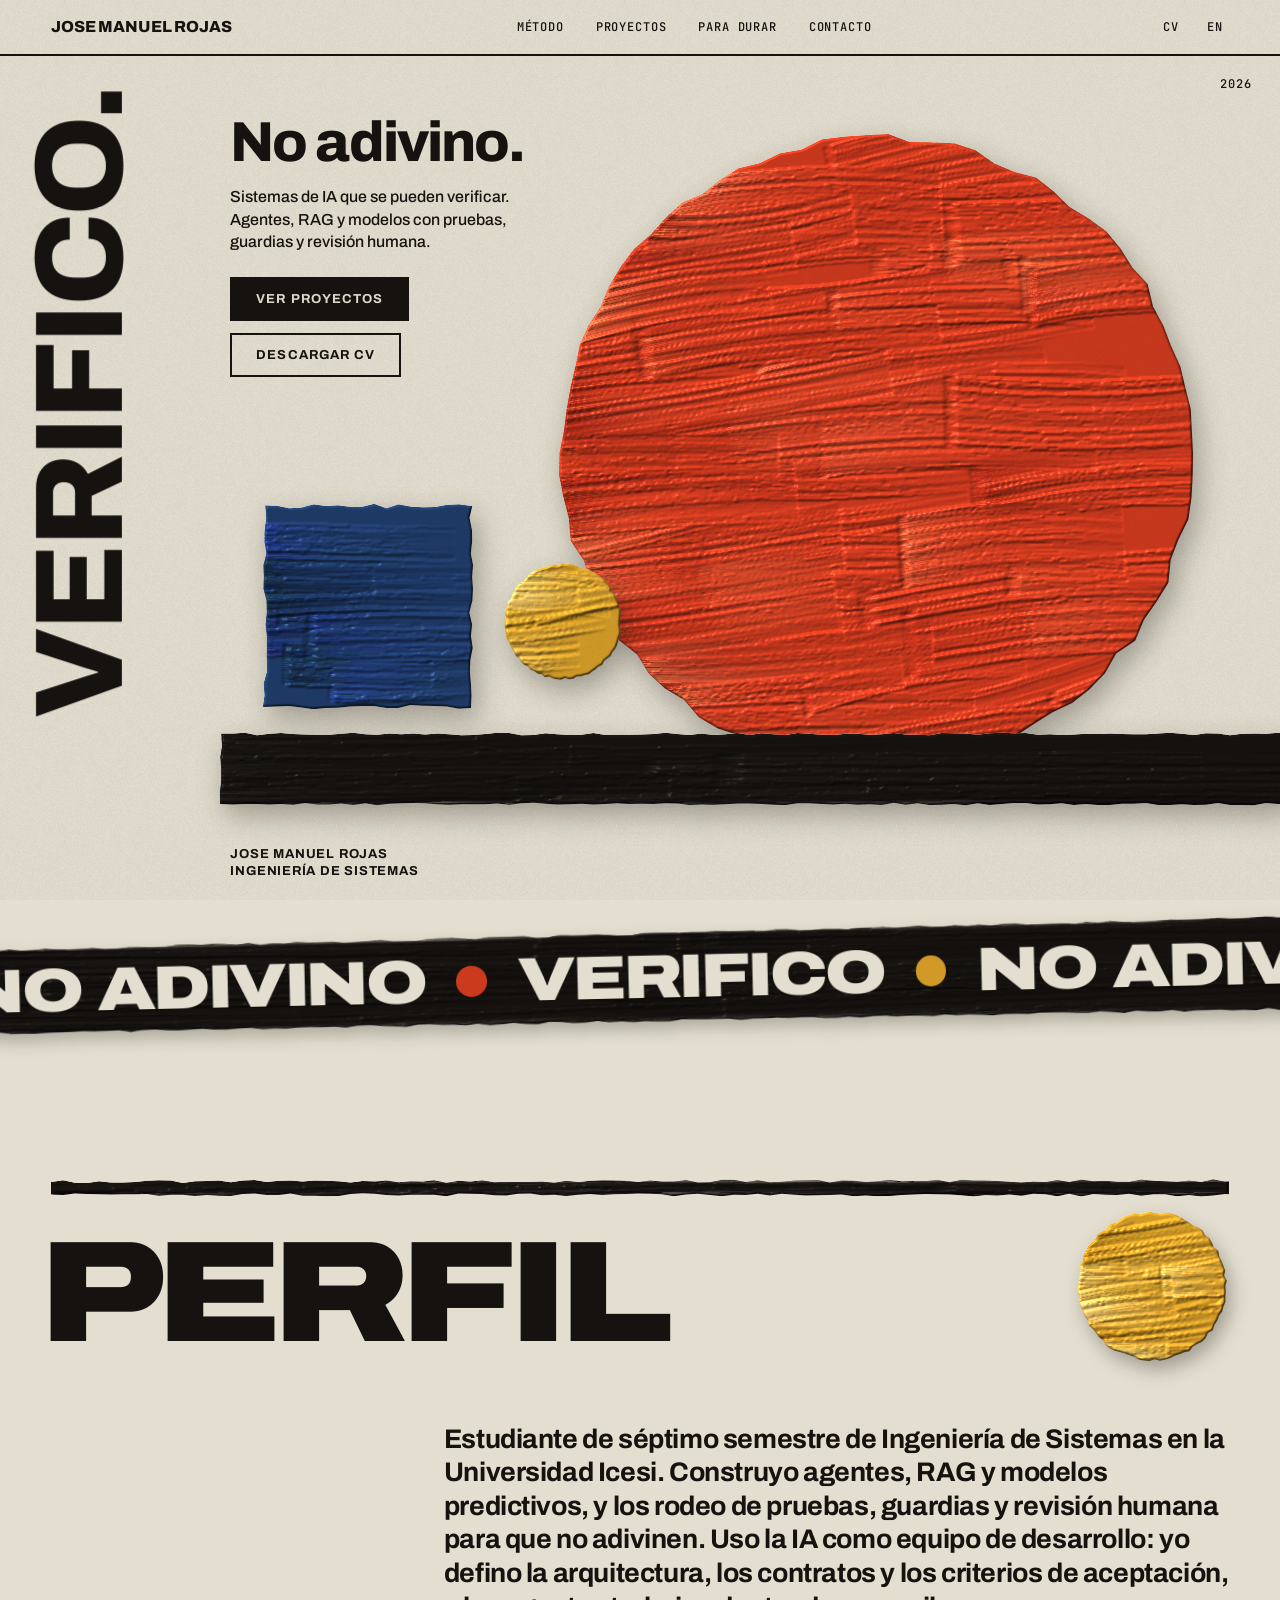
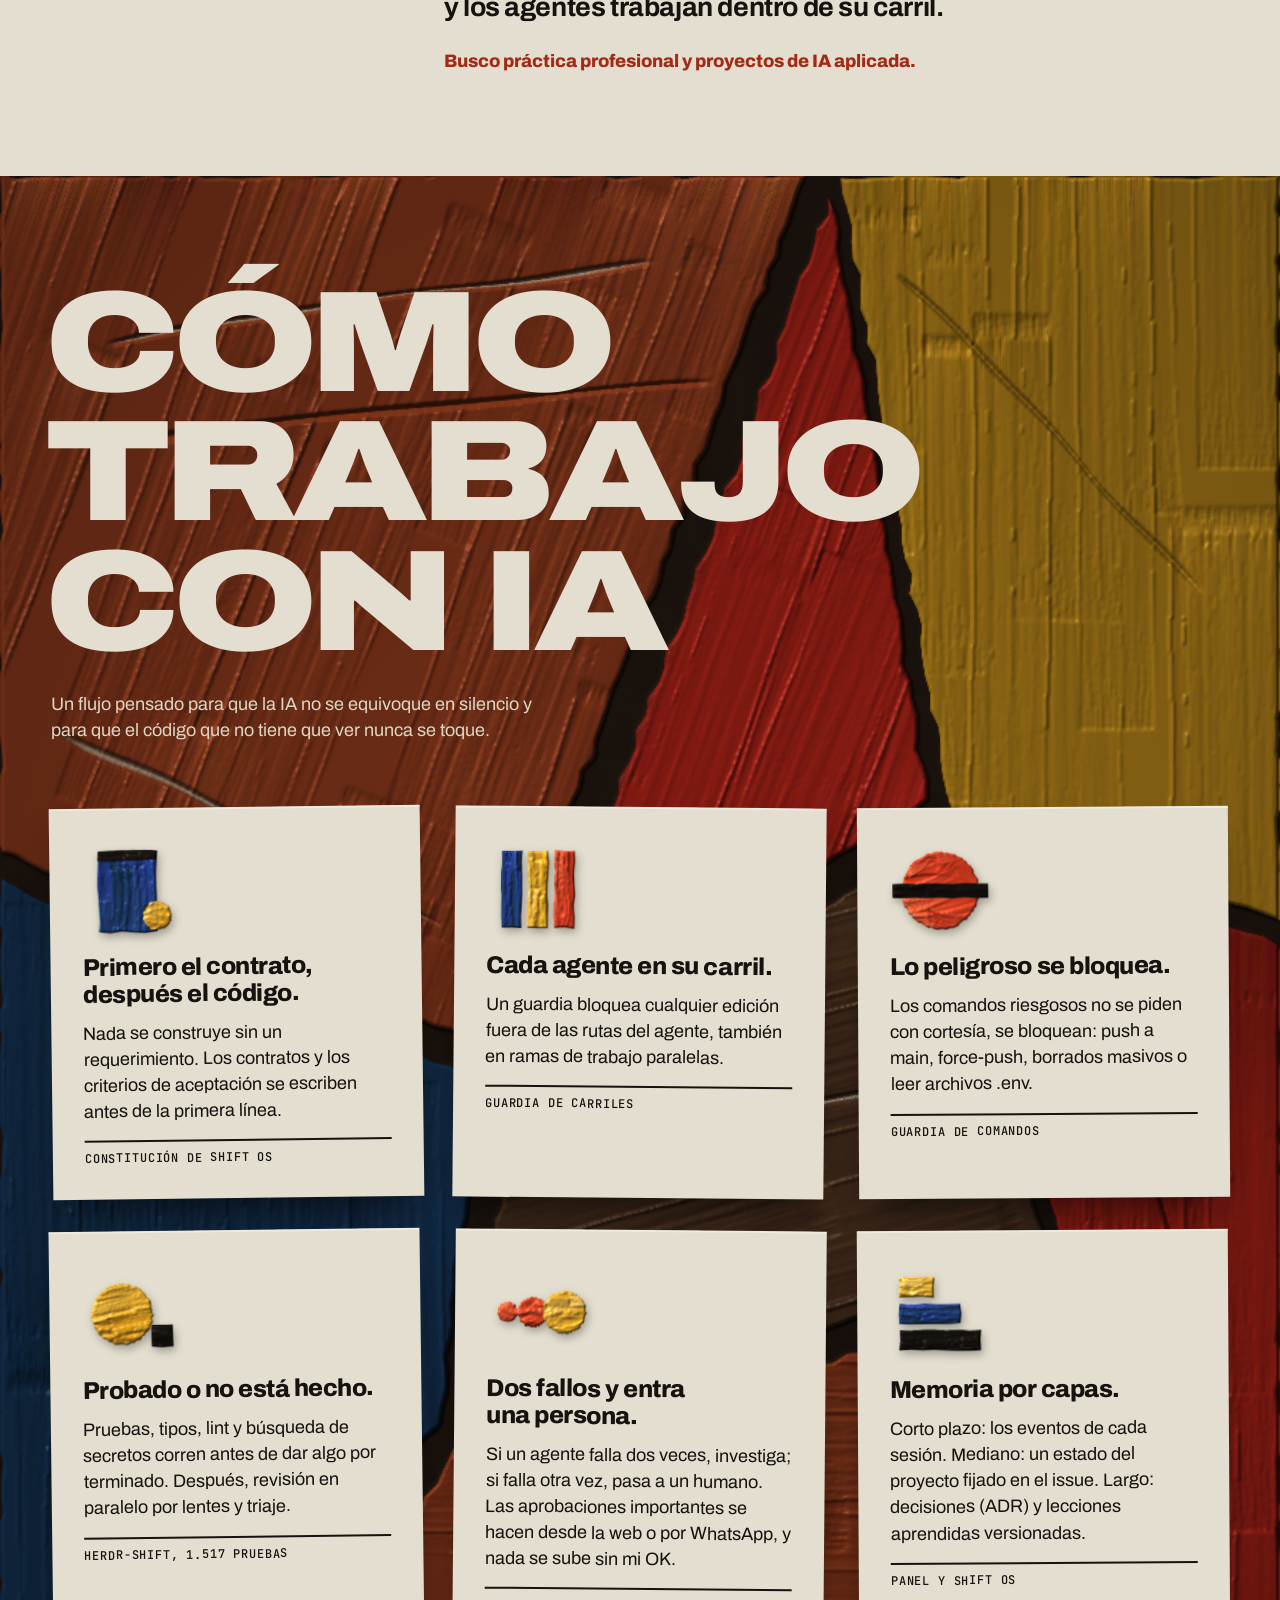
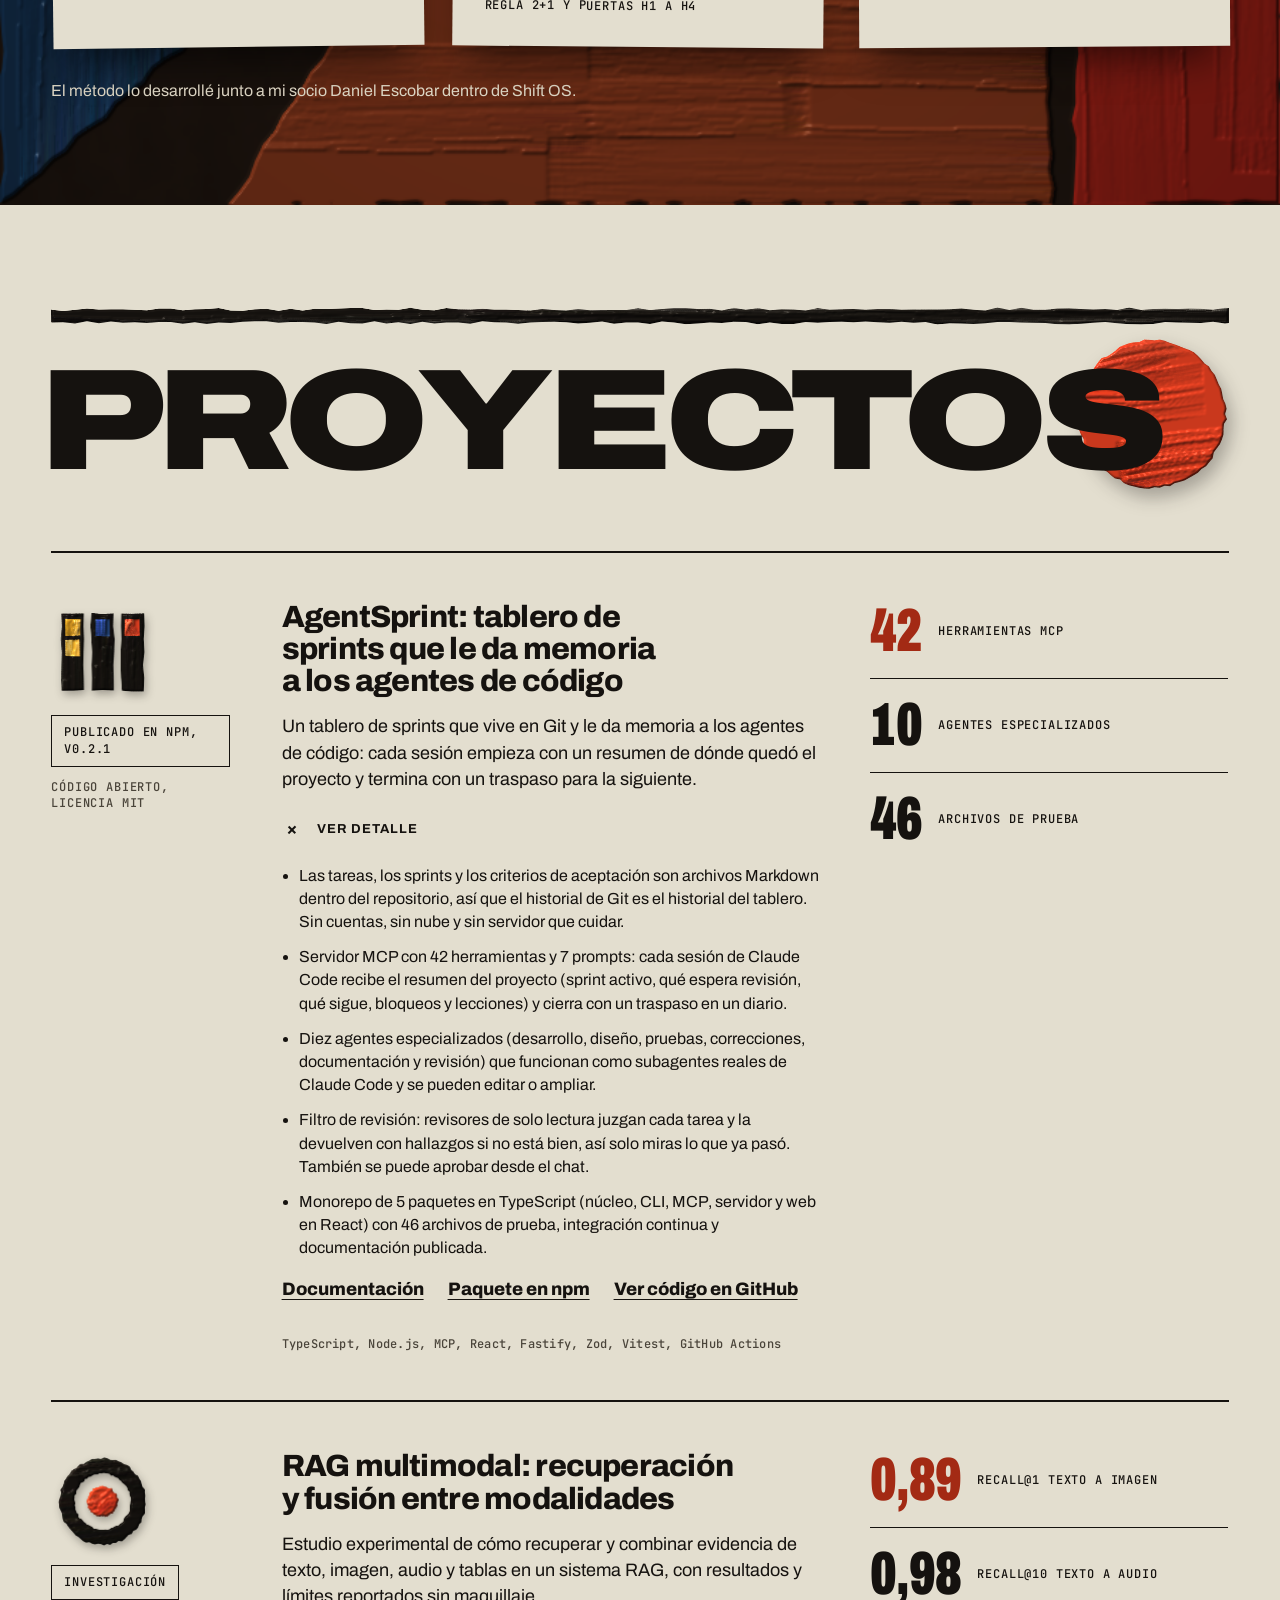
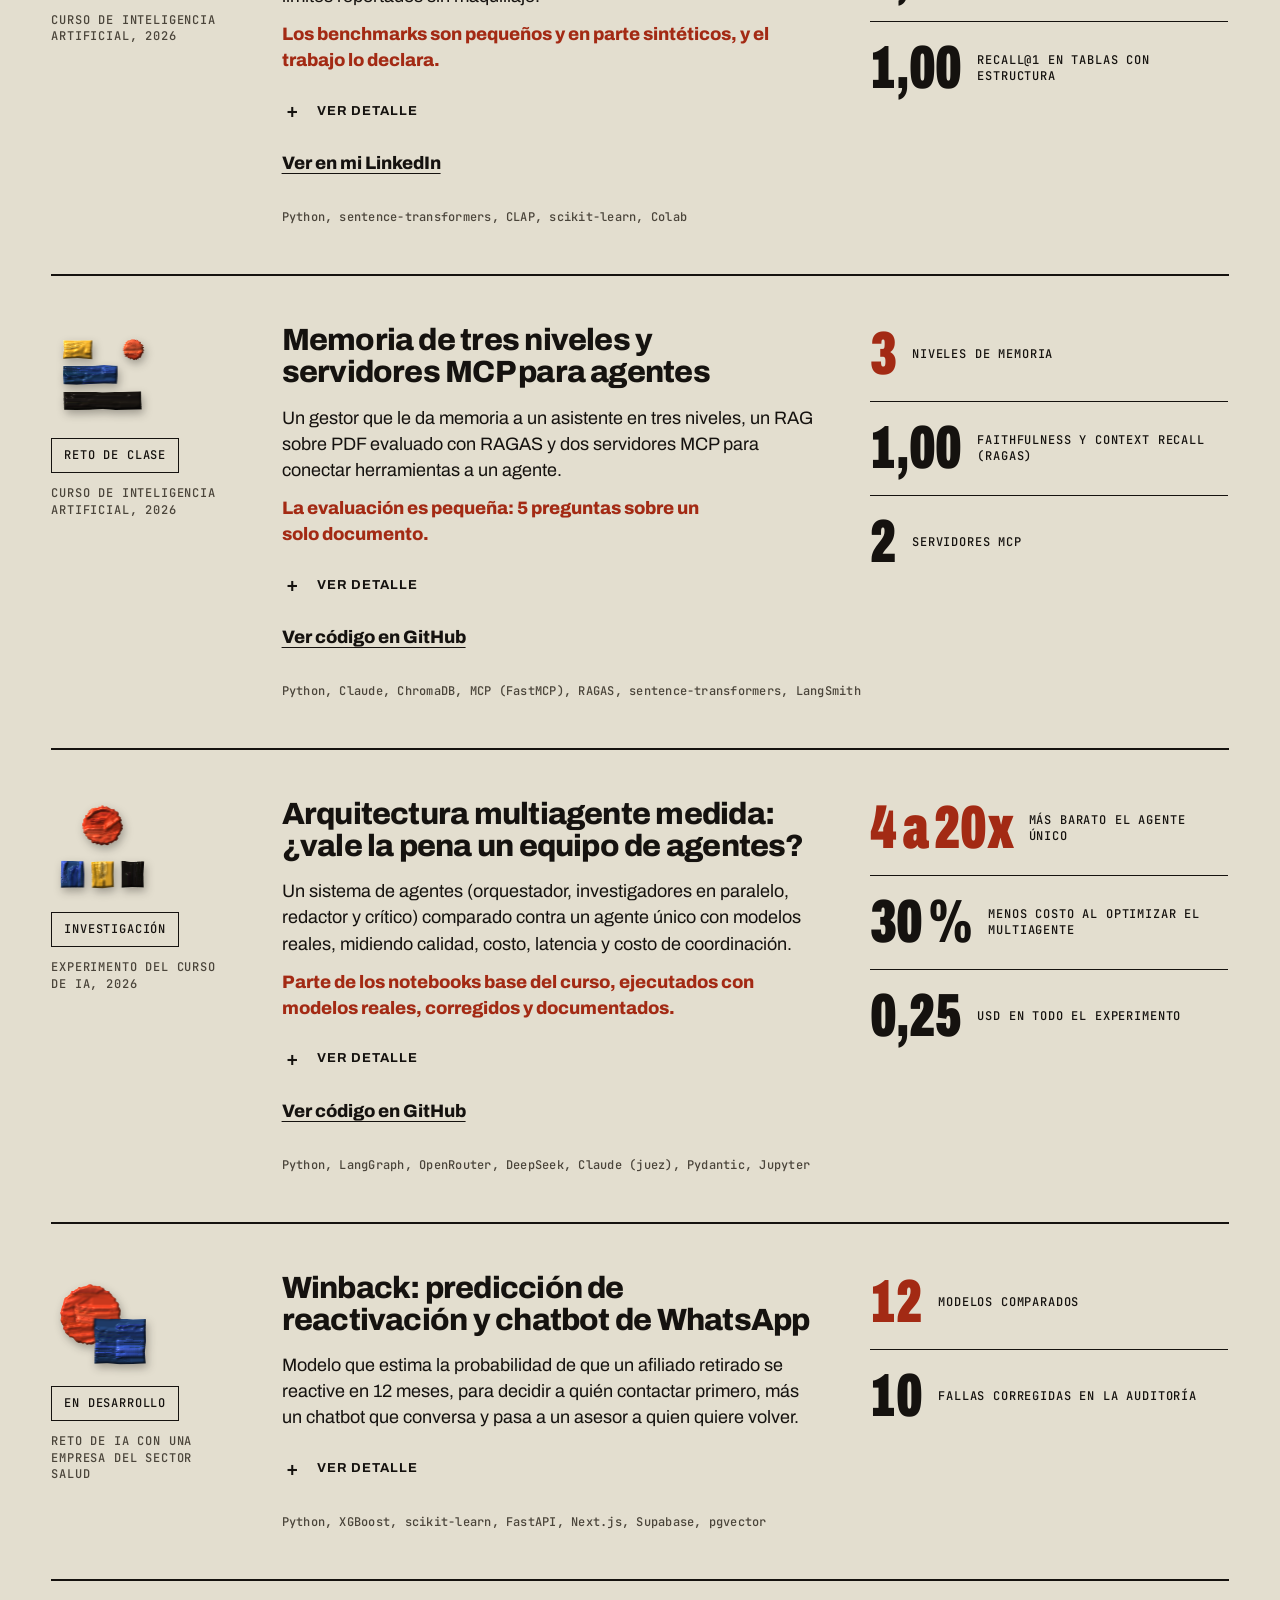
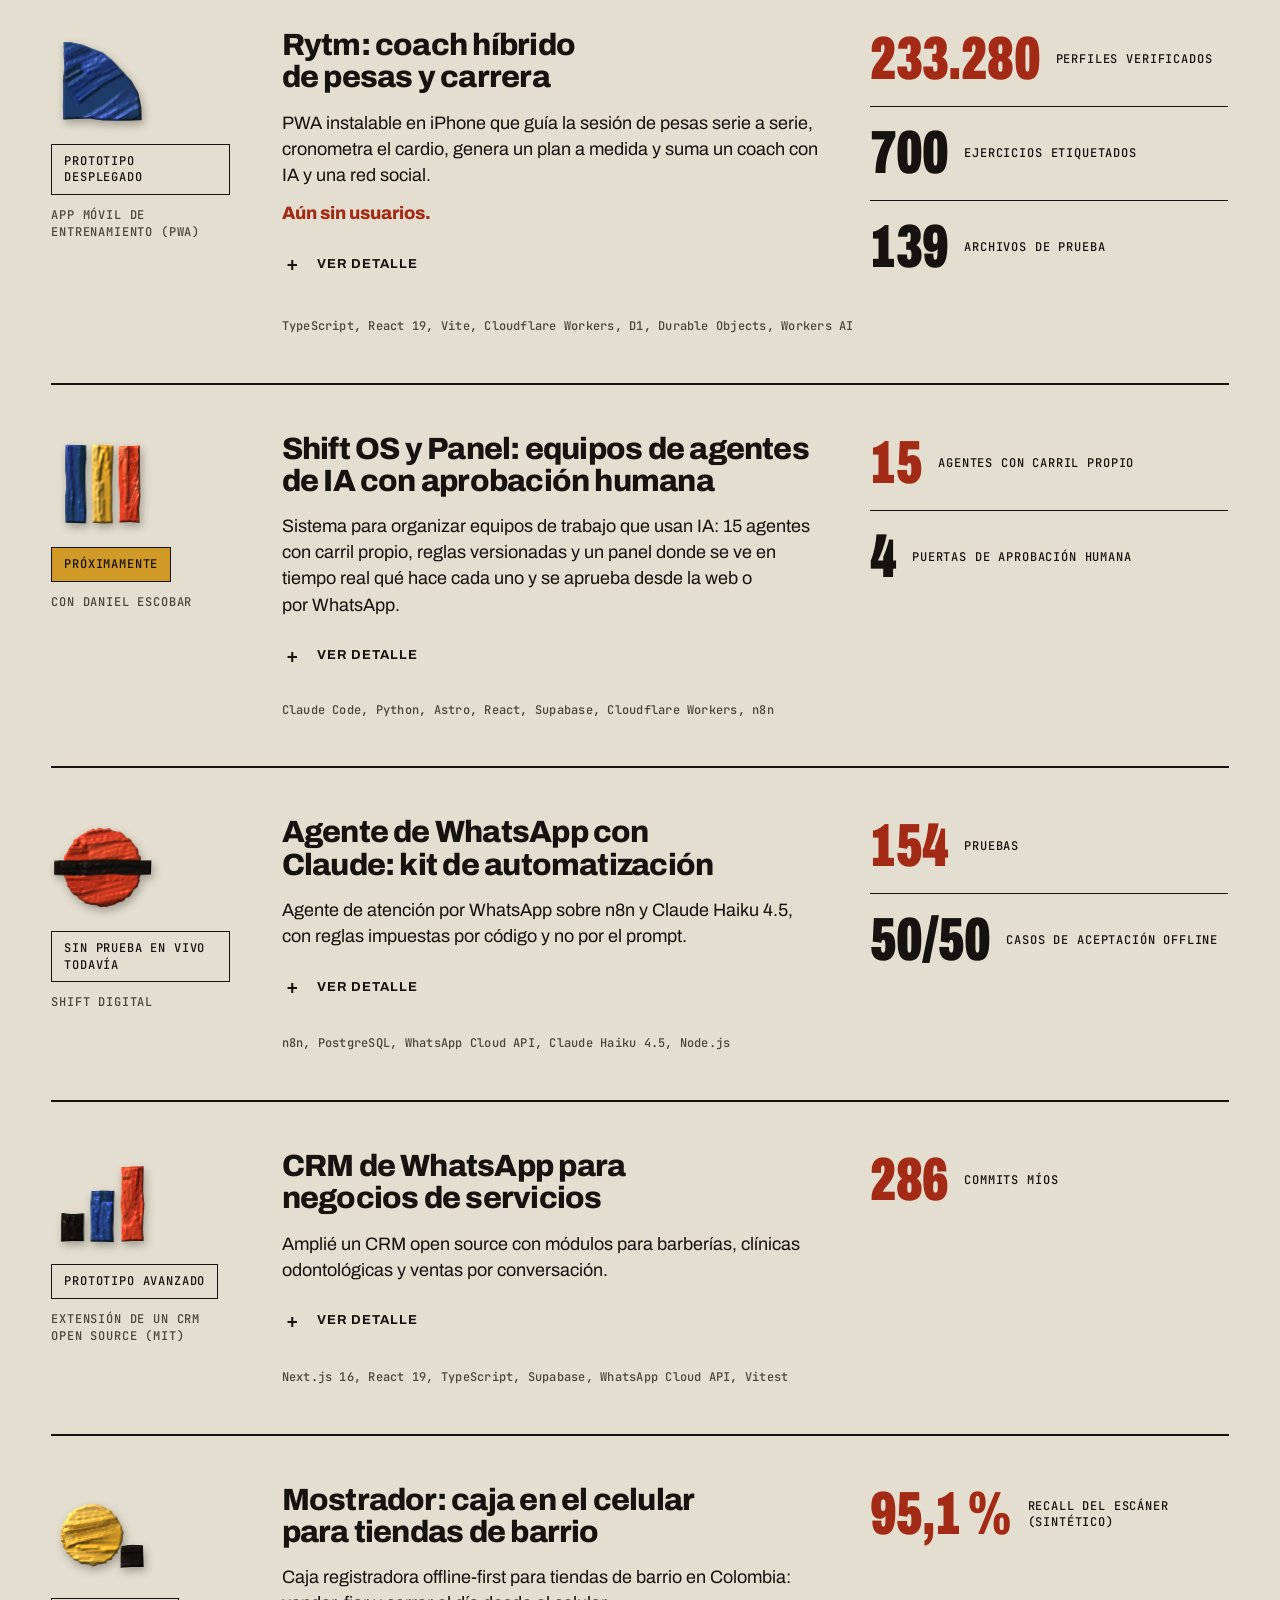
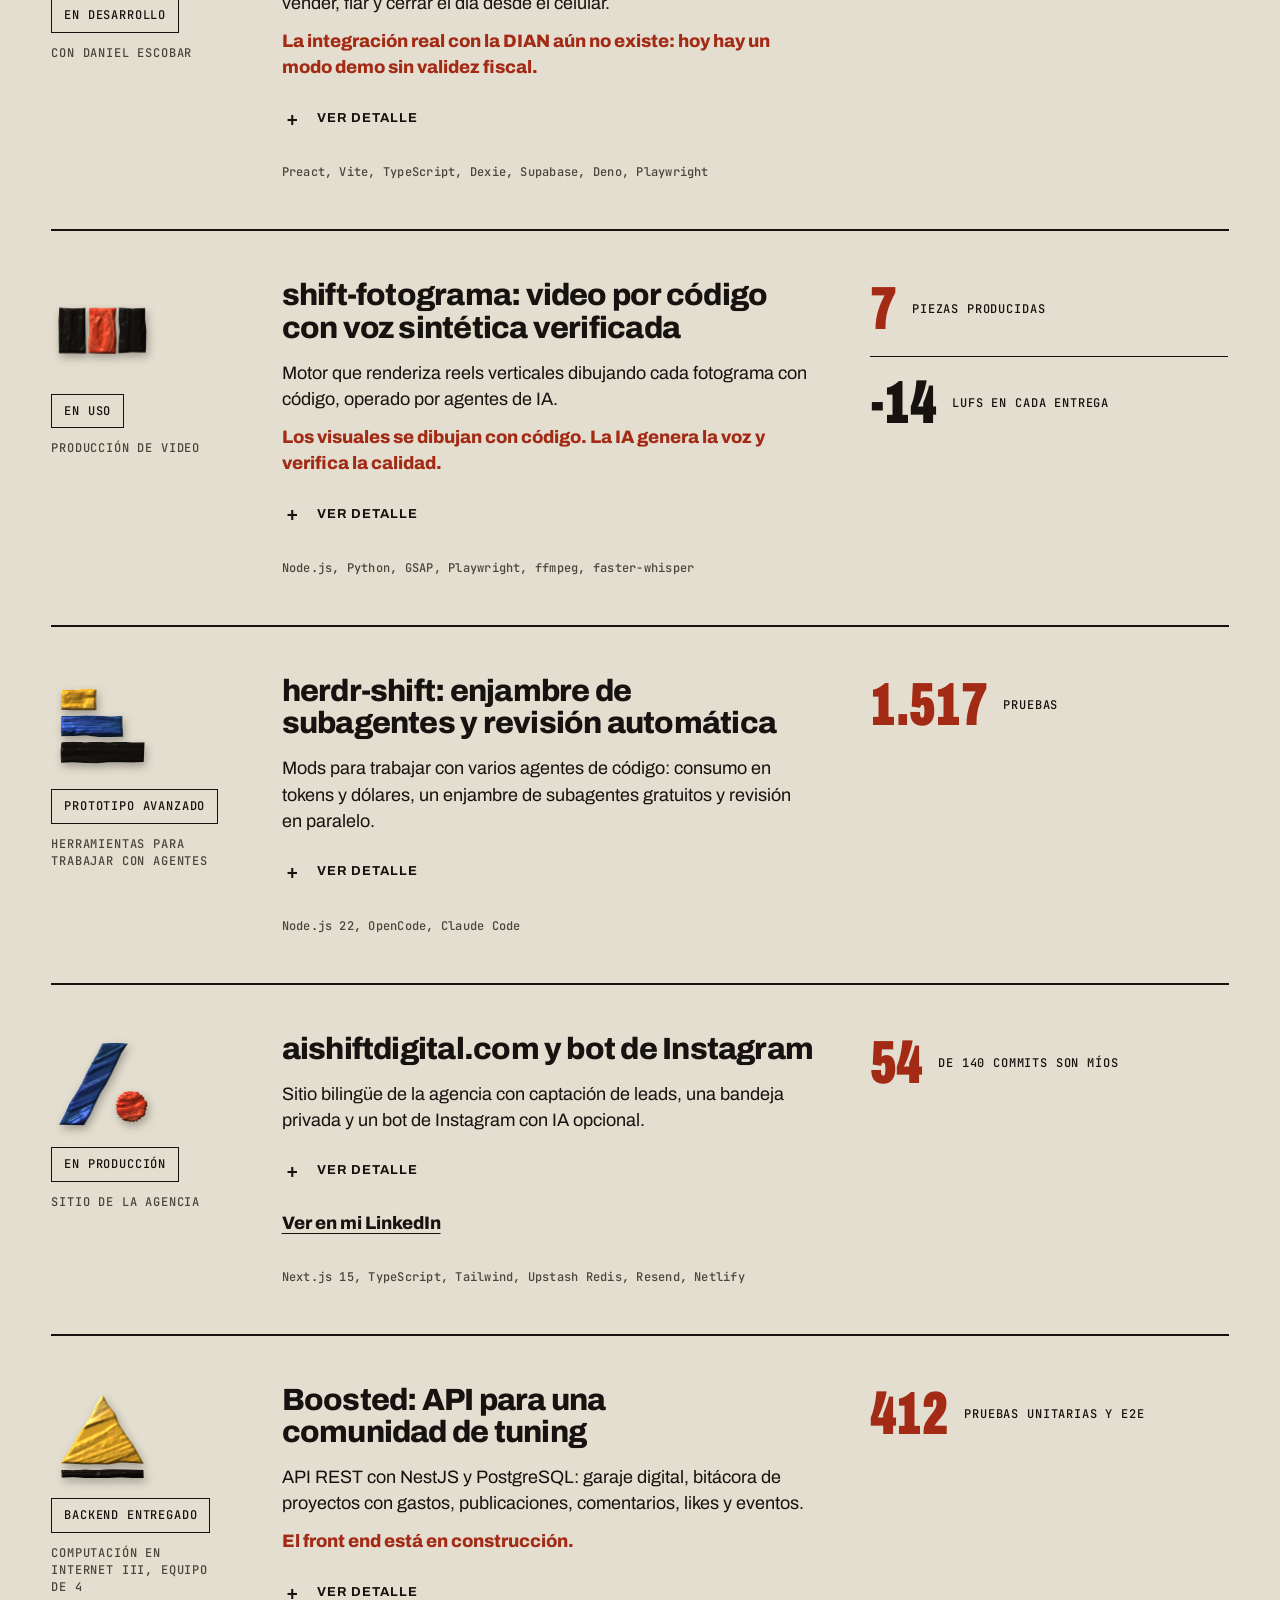
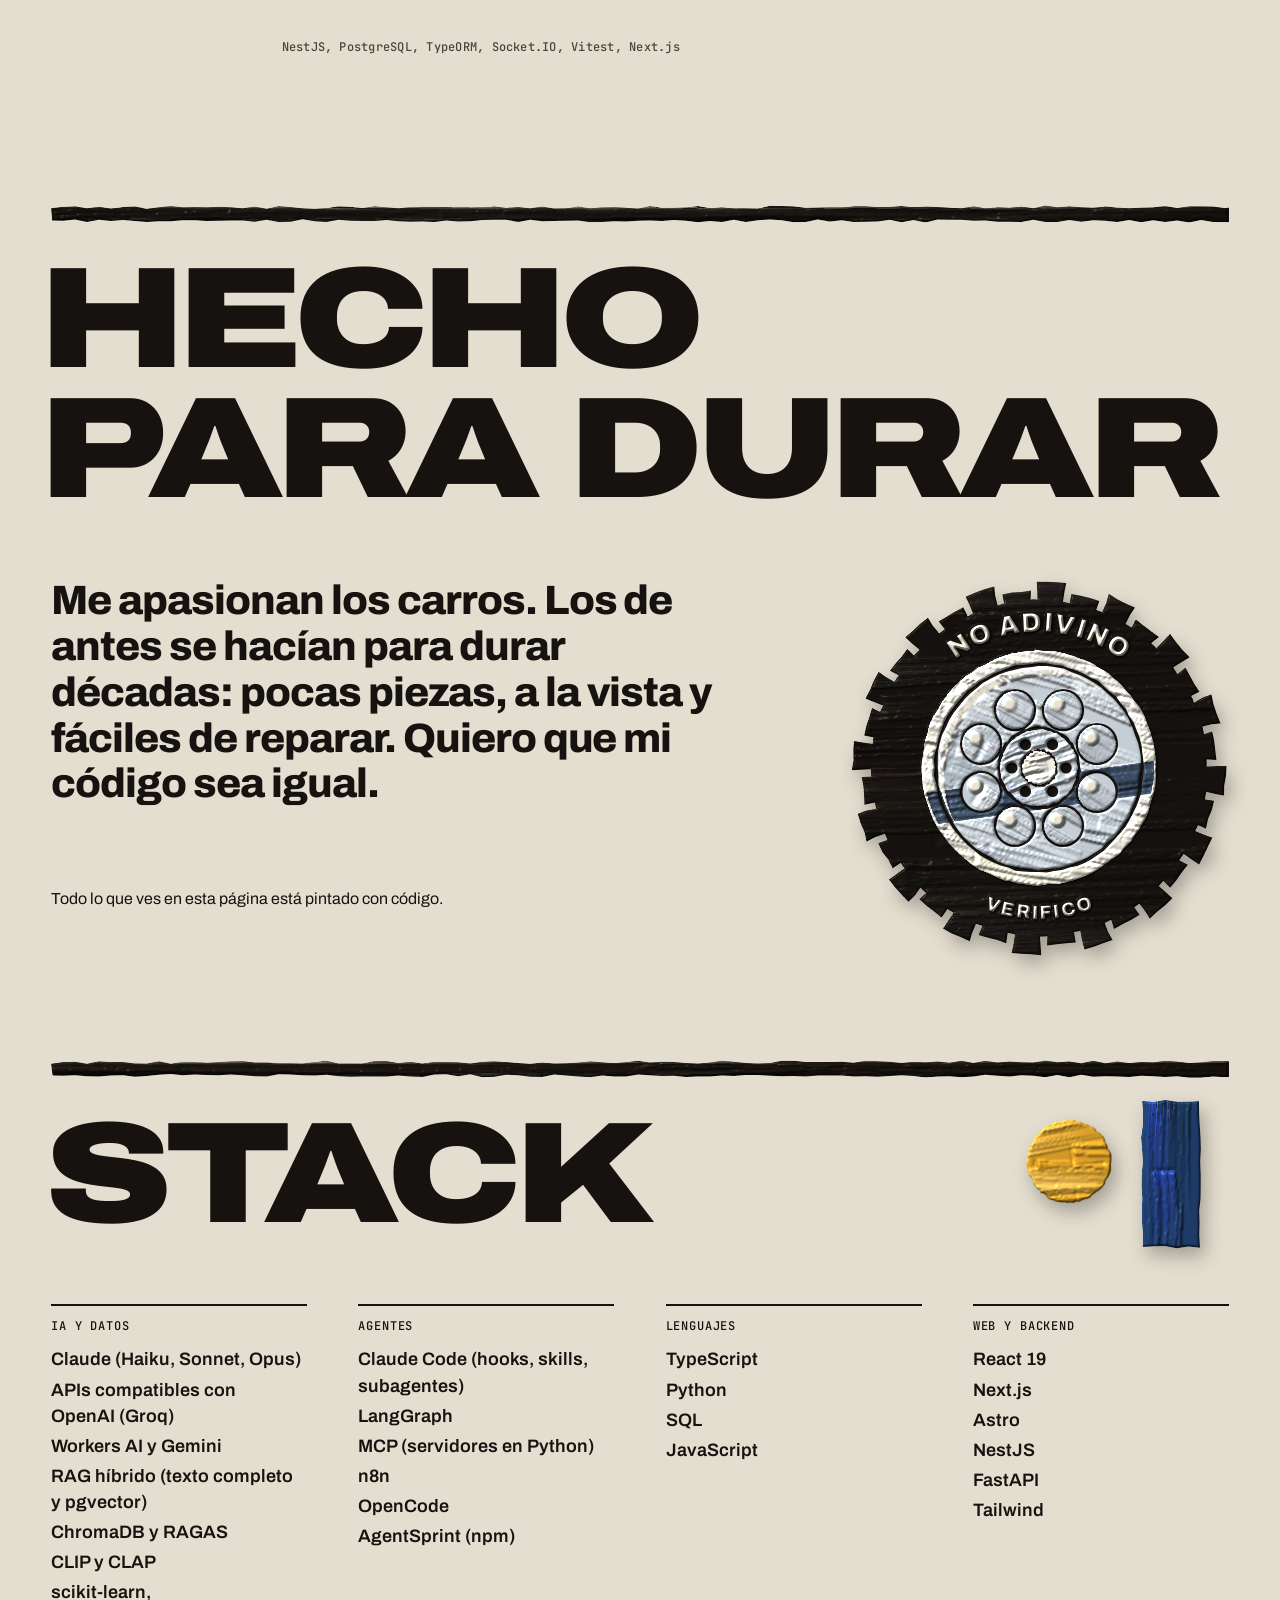
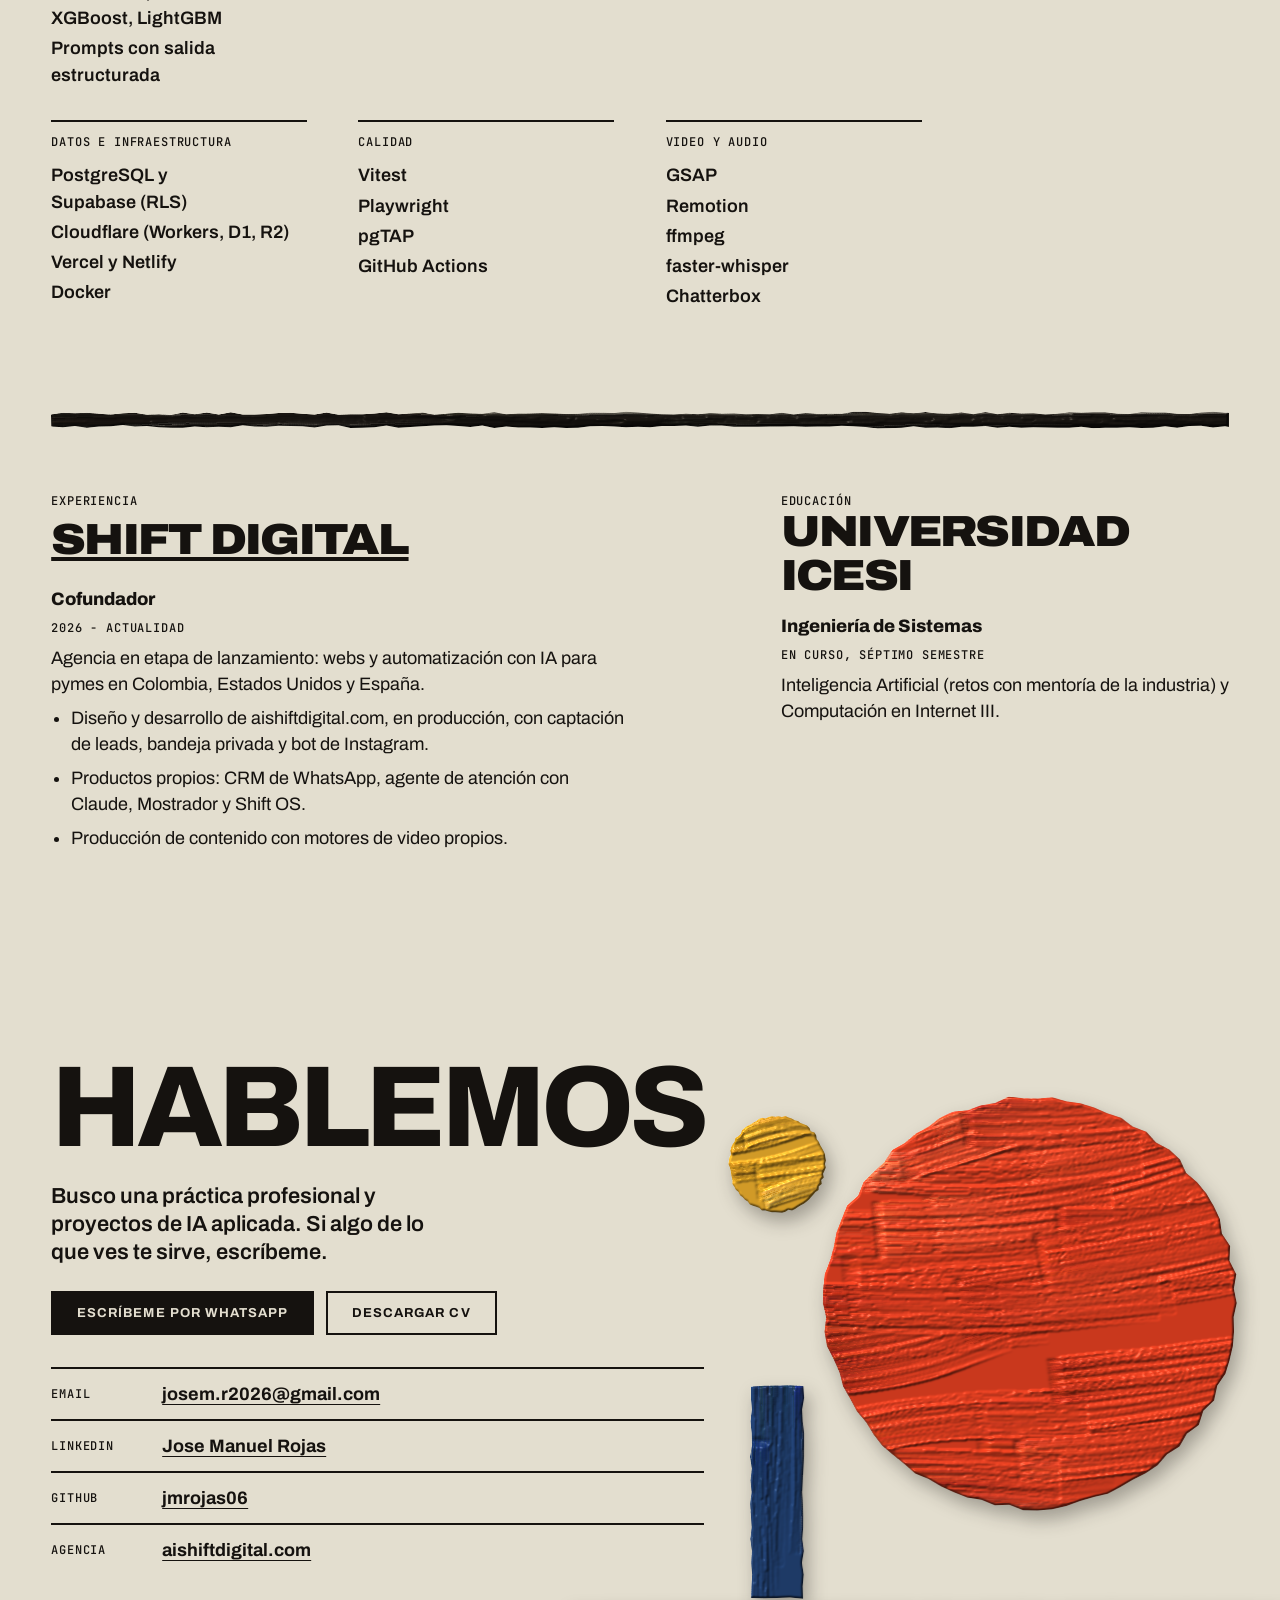
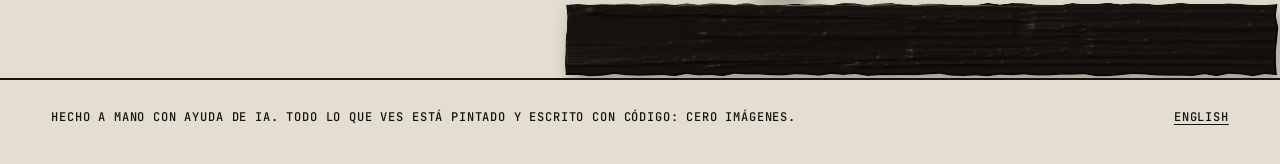
==== commit 455bd45c: "Agregar AgentSprint, memoria MCP y multiagente; quitar cifras del reto de salud Co-Authored-By: Clau" ====
--- a/index.html
+++ b/index.html
@@ -125,9 +125,26 @@
     <div class="st-wrap reveal"><h2 class="st">Proyectos</h2><canvas class="deco d-proy" data-scene="shape" data-shape="circle" data-key="red" data-cap="800" data-seed="16" aria-hidden="true"></canvas></div>
     <div class="projects">
 
+      <article class="prj reveal" id="p-agentsprint">
+        <div class="prj__l">
+          <canvas class="emb" data-scene="emblem" data-kind="board" data-seed="17" aria-hidden="true"></canvas>
+          <span class="chip mono">Publicado en npm, v0.2.1</span>
+          <span class="tag mono">Código abierto, licencia MIT</span>
+        </div>
+        <div class="prj__m">
+          <h3>AgentSprint: tablero de sprints que le da memoria a los agentes de código</h3>
+          <p class="prj__sum">Un tablero de sprints que vive en Git y le da memoria a los agentes de código: cada sesión empieza con un resumen de dónde quedó el proyecto y termina con un traspaso para la siguiente.</p>
+          
+          <details open><summary>Ver detalle</summary><ul class="points"><li>Las tareas, los sprints y los criterios de aceptación son archivos Markdown dentro del repositorio, así que el historial de Git es el historial del tablero. Sin cuentas, sin nube y sin servidor que cuidar.</li><li>Servidor MCP con 42 herramientas y 7 prompts: cada sesión de Claude Code recibe el resumen del proyecto (sprint activo, qué espera revisión, qué sigue, bloqueos y lecciones) y cierra con un traspaso en un diario.</li><li>Diez agentes especializados (desarrollo, diseño, pruebas, correcciones, documentación y revisión) que funcionan como subagentes reales de Claude Code y se pueden editar o ampliar.</li><li>Filtro de revisión: revisores de solo lectura juzgan cada tarea y la devuelven con hallazgos si no está bien, así solo miras lo que ya pasó. También se puede aprobar desde el chat.</li><li>Monorepo de 5 paquetes en TypeScript (núcleo, CLI, MCP, servidor y web en React) con 46 archivos de prueba, integración continua y documentación publicada.</li></ul></details>
+          <div class="prj__links"><a class="prj__link" href="https://jmrojas06.github.io/AgentSprint/" rel="noopener">Documentación</a><a class="prj__link" href="https://www.npmjs.com/package/@jmrojas06/agentsprint-cli" rel="noopener">Paquete en npm</a><a class="prj__link" href="https://github.com/jmrojas06/AgentSprint" rel="noopener">Ver código en GitHub</a></div>
+        </div>
+        <dl class="nums"><div><dt class="mono">herramientas MCP</dt><dd>42</dd></div><div><dt class="mono">agentes especializados</dt><dd>10</dd></div><div><dt class="mono">archivos de prueba</dt><dd>46</dd></div></dl>
+        <p class="prj__s mono">TypeScript, Node.js, MCP, React, Fastify, Zod, Vitest, GitHub Actions</p>
+      </article>
+
       <article class="prj reveal" id="p-rag">
         <div class="prj__l">
-          <canvas class="emb" data-scene="emblem" data-kind="target" data-seed="17" aria-hidden="true"></canvas>
+          <canvas class="emb" data-scene="emblem" data-kind="target" data-seed="18" aria-hidden="true"></canvas>
           <span class="chip mono">Investigación</span>
           <span class="tag mono">Curso de Inteligencia Artificial, 2026</span>
         </div>
@@ -135,16 +152,50 @@
           <h3>RAG multimodal: recuperación y fusión entre modalidades</h3>
           <p class="prj__sum">Estudio experimental de cómo recuperar y combinar evidencia de texto, imagen, audio y tablas en un sistema RAG, con resultados y límites reportados sin maquillaje.</p>
           <p class="prj__note">Los benchmarks son pequeños y en parte sintéticos, y el trabajo lo declara.</p>
-          <details open><summary>Ver detalle</summary><ul class="points"><li>Texto a imagen con CLIP ViT-B/32 sobre Flickr30k: Recall@1 de 0,89 y MRR de 0,936 en 100 consultas.</li><li>Texto a audio con CLAP sobre AudioCaps: Recall@10 de 0,98.</li><li>Tablas: al añadir estructura (empresa, región, frecuencia) el Recall@1 subió de 0,67 a 1,00 frente a TF-IDF en un corpus controlado.</li><li>Detecté fuga de información en mi propio baseline y la corregí. Añadí detección y penalización de conflictos entre modalidades.</li></ul></details>
-          <a class="prj__link" href="https://www.linkedin.com/in/jose-manuel-rojas-401587226" rel="noopener">Ver en mi LinkedIn</a>
+          <details><summary>Ver detalle</summary><ul class="points"><li>Texto a imagen con CLIP ViT-B/32 sobre Flickr30k: Recall@1 de 0,89 y MRR de 0,936 en 100 consultas.</li><li>Texto a audio con CLAP sobre AudioCaps: Recall@10 de 0,98.</li><li>Tablas: al añadir estructura (empresa, región, frecuencia) el Recall@1 subió de 0,67 a 1,00 frente a TF-IDF en un corpus controlado.</li><li>Detecté fuga de información en mi propio baseline y la corregí. Añadí detección y penalización de conflictos entre modalidades.</li></ul></details>
+          <div class="prj__links"><a class="prj__link" href="https://www.linkedin.com/in/jose-manuel-rojas-401587226" rel="noopener">Ver en mi LinkedIn</a></div>
         </div>
         <dl class="nums"><div><dt class="mono">Recall@1 texto a imagen</dt><dd>0,89</dd></div><div><dt class="mono">Recall@10 texto a audio</dt><dd>0,98</dd></div><div><dt class="mono">Recall@1 en tablas con estructura</dt><dd>1,00</dd></div></dl>
         <p class="prj__s mono">Python, sentence-transformers, CLAP, scikit-learn, Colab</p>
       </article>
 
+      <article class="prj reveal" id="p-memoria">
+        <div class="prj__l">
+          <canvas class="emb" data-scene="emblem" data-kind="memory" data-seed="19" aria-hidden="true"></canvas>
+          <span class="chip mono">Reto de clase</span>
+          <span class="tag mono">Curso de Inteligencia Artificial, 2026</span>
+        </div>
+        <div class="prj__m">
+          <h3>Memoria de tres niveles y servidores MCP para agentes</h3>
+          <p class="prj__sum">Un gestor que le da memoria a un asistente en tres niveles, un RAG sobre PDF evaluado con RAGAS y dos servidores MCP para conectar herramientas a un agente.</p>
+          <p class="prj__note">La evaluación es pequeña: 5 preguntas sobre un solo documento.</p>
+          <details><summary>Ver detalle</summary><ul class="points"><li>Tres niveles de memoria coordinados por un gestor: corto (los últimos 10 mensajes), medio (resumen de la sesión con vigencia de 14 días) y largo (hechos duraderos con importancia, recencia y «derecho al olvido»).</li><li>Corto plazo: ventana de 10 mensajes o 8.000 caracteres que expulsa de a pares, para no romper el turno entre usuario y asistente.</li><li>Medio plazo: resumen progresivo de la sesión guardado con fecha en una base vectorial (Chroma). Solo se recupera lo de los últimos 14 días y se purga lo caducado.</li><li>Largo plazo: el modelo extrae hechos con una importancia de 1 a 10. Si un hecho ya existe lo actualiza en vez de duplicarlo y se recupera por similitud (60 %), importancia (25 %) y recencia (15 %, con decaimiento).</li><li>RAG sobre PDF evaluado con RAGAS en 5 preguntas: faithfulness 1,00, context recall 1,00, context precision 0,90 y answer relevancy 0,89.</li><li>Dos servidores MCP en Python (FastMCP): uno de notas con 3 herramientas y otro que busca y lee la documentación oficial de LangChain a partir de su índice llms.txt.</li></ul></details>
+          <div class="prj__links"><a class="prj__link" href="https://github.com/jmrojas06/Reto-2" rel="noopener">Ver código en GitHub</a></div>
+        </div>
+        <dl class="nums"><div><dt class="mono">niveles de memoria</dt><dd>3</dd></div><div><dt class="mono">faithfulness y context recall (RAGAS)</dt><dd>1,00</dd></div><div><dt class="mono">servidores MCP</dt><dd>2</dd></div></dl>
+        <p class="prj__s mono">Python, Claude, ChromaDB, MCP (FastMCP), RAGAS, sentence-transformers, LangSmith</p>
+      </article>
+
+      <article class="prj reveal" id="p-multiagente">
+        <div class="prj__l">
+          <canvas class="emb" data-scene="emblem" data-kind="agents" data-seed="20" aria-hidden="true"></canvas>
+          <span class="chip mono">Investigación</span>
+          <span class="tag mono">Experimento del curso de IA, 2026</span>
+        </div>
+        <div class="prj__m">
+          <h3>Arquitectura multiagente medida: ¿vale la pena un equipo de agentes?</h3>
+          <p class="prj__sum">Un sistema de agentes (orquestador, investigadores en paralelo, redactor y crítico) comparado contra un agente único con modelos reales, midiendo calidad, costo, latencia y costo de coordinación.</p>
+          <p class="prj__note">Parte de los notebooks base del curso, ejecutados con modelos reales, corregidos y documentados.</p>
+          <details><summary>Ver detalle</summary><ul class="points"><li>Dos implementaciones del mismo diseño: con LangGraph (grafo de estados) y desde cero con el SDK de OpenAI sobre OpenRouter, para comprobar que el resultado no depende del framework.</li><li>5 configuraciones, 8 preguntas por 3 repeticiones (24 tareas cada una, unas 1.000 llamadas) y un juez de otra familia de modelos para evitar sesgo. Todo el experimento costó unos 0,25 USD.</li><li>El agente único resultó entre 4 y 20 veces más barato y entre 2,5 y 6 veces más rápido, con calidad igual o mejor. Coordinar consume entre 21 % y 40 % del costo.</li><li>Optimizar (menos subtareas y rondas del crítico, o un enrutador) bajó el costo cerca de 30 % sin perder calidad, pero no alcanzó la meta de 40 %.</li><li>Medí el ruido: el orden entre agente único y multiagente se invierte entre las dos implementaciones, así que solo declaro firmes las diferencias de costo, latencia y número de llamadas.</li></ul></details>
+          <div class="prj__links"><a class="prj__link" href="https://github.com/jmrojas06/multiagente-tostaduria" rel="noopener">Ver código en GitHub</a></div>
+        </div>
+        <dl class="nums"><div class="wide"><dt class="mono">más barato el agente único</dt><dd>4 a 20x</dd></div><div><dt class="mono">menos costo al optimizar el multiagente</dt><dd>30 %</dd></div><div><dt class="mono">USD en todo el experimento</dt><dd>0,25</dd></div></dl>
+        <p class="prj__s mono">Python, LangGraph, OpenRouter, DeepSeek, Claude (juez), Pydantic, Jupyter</p>
+      </article>
+
       <article class="prj reveal" id="p-winback">
         <div class="prj__l">
-          <canvas class="emb" data-scene="emblem" data-kind="duo" data-seed="18" aria-hidden="true"></canvas>
+          <canvas class="emb" data-scene="emblem" data-kind="duo" data-seed="21" aria-hidden="true"></canvas>
           <span class="chip mono">En desarrollo</span>
           <span class="tag mono">Reto de IA con una empresa del sector salud</span>
         </div>
@@ -152,16 +203,16 @@
           <h3>Winback: predicción de reactivación y chatbot de WhatsApp</h3>
           <p class="prj__sum">Modelo que estima la probabilidad de que un afiliado retirado se reactive en 12 meses, para decidir a quién contactar primero, más un chatbot que conversa y pasa a un asesor a quien quiere volver.</p>
           
-          <details><summary>Ver detalle</summary><ul class="points"><li>46.942 eventos de retiro con 11,6 % de positivos, partición temporal (la prueba se mira una sola vez) y variables solo previas al retiro.</li><li>12 modelos comparados con intervalos de confianza por bootstrap. Elegí XGBoost por simplicidad, porque los ensambles empataban dentro del error.</li><li>ROC-AUC de 0,817 y PR-AUC de 0,408 (3,4 veces el azar). Con el umbral recomendado captura 72,8 % de los reactivados contactando al 28,2 %.</li><li>Etiquetas barajadas para descartar fuga, calibración de probabilidades y una auditoría interna con 10 fallas corregidas.</li><li>Chatbot con reglas para baja, queja y asesor sin gastar LLM. El modelo responde lo demás con RAG de texto y nunca ve la probabilidad ni datos de salud. Envío simulado, aún sin pruebas con WhatsApp real.</li></ul></details>
-          
-        </div>
-        <dl class="nums"><div><dt class="mono">ROC-AUC en prueba</dt><dd>0,82</dd></div><div class="wide"><dt class="mono">recall contactando al 28 %</dt><dd>72,8 %</dd></div><div><dt class="mono">modelos comparados</dt><dd>12</dd></div></dl>
+          <details><summary>Ver detalle</summary><ul class="points"><li>Partición temporal (la prueba se mira una sola vez) y variables solo previas al retiro.</li><li>12 modelos comparados con intervalos de confianza por bootstrap. Elegí XGBoost por simplicidad, porque los ensambles empataban dentro del error.</li><li>Etiquetas barajadas para descartar fuga, calibración de probabilidades y una auditoría interna con 10 fallas corregidas.</li><li>Chatbot con reglas para baja, queja y asesor (sin gastar LLM); el modelo nunca ve la probabilidad ni datos de salud. Envío simulado, sin pruebas con WhatsApp real.</li></ul></details>
+          
+        </div>
+        <dl class="nums"><div><dt class="mono">modelos comparados</dt><dd>12</dd></div><div><dt class="mono">fallas corregidas en la auditoría</dt><dd>10</dd></div></dl>
         <p class="prj__s mono">Python, XGBoost, scikit-learn, FastAPI, Next.js, Supabase, pgvector</p>
       </article>
 
       <article class="prj reveal" id="p-rytm">
         <div class="prj__l">
-          <canvas class="emb" data-scene="emblem" data-kind="quarter" data-seed="19" aria-hidden="true"></canvas>
+          <canvas class="emb" data-scene="emblem" data-kind="quarter" data-seed="22" aria-hidden="true"></canvas>
           <span class="chip mono">Prototipo desplegado</span>
           <span class="tag mono">App móvil de entrenamiento (PWA)</span>
         </div>
@@ -178,7 +229,7 @@
 
       <article class="prj reveal" id="p-shiftos">
         <div class="prj__l">
-          <canvas class="emb" data-scene="emblem" data-kind="lanes" data-seed="20" aria-hidden="true"></canvas>
+          <canvas class="emb" data-scene="emblem" data-kind="lanes" data-seed="23" aria-hidden="true"></canvas>
           <span class="chip mono chip--soon">Próximamente</span>
           <span class="tag mono">Con Daniel Escobar</span>
         </div>
@@ -195,7 +246,7 @@
 
       <article class="prj reveal" id="p-wakit">
         <div class="prj__l">
-          <canvas class="emb" data-scene="emblem" data-kind="blocked" data-seed="21" aria-hidden="true"></canvas>
+          <canvas class="emb" data-scene="emblem" data-kind="blocked" data-seed="24" aria-hidden="true"></canvas>
           <span class="chip mono">Sin prueba en vivo todavía</span>
           <span class="tag mono">Shift Digital</span>
         </div>
@@ -212,7 +263,7 @@
 
       <article class="prj reveal" id="p-crm">
         <div class="prj__l">
-          <canvas class="emb" data-scene="emblem" data-kind="stairs" data-seed="22" aria-hidden="true"></canvas>
+          <canvas class="emb" data-scene="emblem" data-kind="stairs" data-seed="25" aria-hidden="true"></canvas>
           <span class="chip mono">Prototipo avanzado</span>
           <span class="tag mono">Extensión de un CRM open source (MIT)</span>
         </div>
@@ -229,7 +280,7 @@
 
       <article class="prj reveal" id="p-mostrador">
         <div class="prj__l">
-          <canvas class="emb" data-scene="emblem" data-kind="verified" data-seed="23" aria-hidden="true"></canvas>
+          <canvas class="emb" data-scene="emblem" data-kind="verified" data-seed="26" aria-hidden="true"></canvas>
           <span class="chip mono">En desarrollo</span>
           <span class="tag mono">Con Daniel Escobar</span>
         </div>
@@ -246,7 +297,7 @@
 
       <article class="prj reveal" id="p-fotograma">
         <div class="prj__l">
-          <canvas class="emb" data-scene="emblem" data-kind="frames" data-seed="24" aria-hidden="true"></canvas>
+          <canvas class="emb" data-scene="emblem" data-kind="frames" data-seed="27" aria-hidden="true"></canvas>
           <span class="chip mono">En uso</span>
           <span class="tag mono">Producción de video</span>
         </div>
@@ -263,7 +314,7 @@
 
       <article class="prj reveal" id="p-herdr">
         <div class="prj__l">
-          <canvas class="emb" data-scene="emblem" data-kind="layers" data-seed="25" aria-hidden="true"></canvas>
+          <canvas class="emb" data-scene="emblem" data-kind="layers" data-seed="28" aria-hidden="true"></canvas>
           <span class="chip mono">Prototipo avanzado</span>
           <span class="tag mono">Herramientas para trabajar con agentes</span>
         </div>
@@ -280,7 +331,7 @@
 
       <article class="prj reveal" id="p-web">
         <div class="prj__l">
-          <canvas class="emb" data-scene="emblem" data-kind="diag" data-seed="26" aria-hidden="true"></canvas>
+          <canvas class="emb" data-scene="emblem" data-kind="diag" data-seed="29" aria-hidden="true"></canvas>
           <span class="chip mono">En producción</span>
           <span class="tag mono">Sitio de la agencia</span>
         </div>
@@ -289,7 +340,7 @@
           <p class="prj__sum">Sitio bilingüe de la agencia con captación de leads, una bandeja privada y un bot de Instagram con IA opcional.</p>
           
           <details><summary>Ver detalle</summary><ul class="points"><li>Formulario tipo quiz con Turnstile, honeypot y límite por IP. Cada decisión de la bandeja se reclama de forma atómica para enviar un solo correo.</li><li>Correos con doble opt-in, consentimiento con huella, borrado a pedido y retención de 90 días (Ley 1581).</li><li>Bot de Instagram con webhook firmado: la IA solo clasifica intención y redacta respuestas públicas cortas. En mensajes directos contesta con textos fijos.</li></ul></details>
-          <a class="prj__link" href="https://www.linkedin.com/in/jose-manuel-rojas-401587226" rel="noopener">Ver en mi LinkedIn</a>
+          <div class="prj__links"><a class="prj__link" href="https://www.linkedin.com/in/jose-manuel-rojas-401587226" rel="noopener">Ver en mi LinkedIn</a></div>
         </div>
         <dl class="nums"><div><dt class="mono">de 140 commits son míos</dt><dd>54</dd></div></dl>
         <p class="prj__s mono">Next.js 15, TypeScript, Tailwind, Upstash Redis, Resend, Netlify</p>
@@ -297,7 +348,7 @@
 
       <article class="prj reveal" id="p-boosted">
         <div class="prj__l">
-          <canvas class="emb" data-scene="emblem" data-kind="triangle" data-seed="27" aria-hidden="true"></canvas>
+          <canvas class="emb" data-scene="emblem" data-kind="triangle" data-seed="30" aria-hidden="true"></canvas>
           <span class="chip mono">Backend entregado</span>
           <span class="tag mono">Computación en Internet III, equipo de 4</span>
         </div>
@@ -315,7 +366,7 @@
   </section>
 
   <section class="sec" id="garaje">
-    <canvas class="rule" data-scene="rule" data-seed="28" aria-hidden="true"></canvas>
+    <canvas class="rule" data-scene="rule" data-seed="31" aria-hidden="true"></canvas>
     <h2 class="st reveal">Hecho para durar</h2>
     <div class="gar">
       <p class="gar__quote reveal">Me apasionan los carros. Los de antes se hacían para durar décadas: pocas piezas, a la vista y fáciles de reparar. Quiero que mi código sea igual.</p>
@@ -325,11 +376,11 @@
   </section>
 
   <section class="sec" id="stack">
-    <canvas class="rule" data-scene="rule" data-seed="29" aria-hidden="true"></canvas>
-    <div class="st-wrap reveal"><h2 class="st st--r">Stack</h2><canvas class="deco d-stack" data-scene="shape" data-shape="rect" data-key="blue" data-cap="500" data-seed="30" aria-hidden="true"></canvas><canvas class="deco d-stack2" data-scene="shape" data-shape="circle" data-key="ochre" data-cap="400" data-seed="31" aria-hidden="true"></canvas></div>
+    <canvas class="rule" data-scene="rule" data-seed="32" aria-hidden="true"></canvas>
+    <div class="st-wrap reveal"><h2 class="st st--r">Stack</h2><canvas class="deco d-stack" data-scene="shape" data-shape="rect" data-key="blue" data-cap="500" data-seed="33" aria-hidden="true"></canvas><canvas class="deco d-stack2" data-scene="shape" data-shape="circle" data-key="ochre" data-cap="400" data-seed="34" aria-hidden="true"></canvas></div>
     <div class="stk">
-      <section class="reveal" style="--i:0"><h3 class="mono">IA y datos</h3><ul><li>Claude (Haiku, Sonnet, Opus)</li><li>APIs compatibles con OpenAI (Groq)</li><li>Workers AI y Gemini</li><li>RAG híbrido (texto completo y pgvector)</li><li>CLIP y CLAP</li><li>scikit-learn, XGBoost, LightGBM</li><li>Prompts con salida estructurada</li></ul></section>
-      <section class="reveal" style="--i:1"><h3 class="mono">Agentes</h3><ul><li>Claude Code (hooks, skills, subagentes)</li><li>MCP</li><li>n8n</li><li>OpenCode</li></ul></section>
+      <section class="reveal" style="--i:0"><h3 class="mono">IA y datos</h3><ul><li>Claude (Haiku, Sonnet, Opus)</li><li>APIs compatibles con OpenAI (Groq)</li><li>Workers AI y Gemini</li><li>RAG híbrido (texto completo y pgvector)</li><li>ChromaDB y RAGAS</li><li>CLIP y CLAP</li><li>scikit-learn, XGBoost, LightGBM</li><li>Prompts con salida estructurada</li></ul></section>
+      <section class="reveal" style="--i:1"><h3 class="mono">Agentes</h3><ul><li>Claude Code (hooks, skills, subagentes)</li><li>LangGraph</li><li>MCP (servidores en Python)</li><li>n8n</li><li>OpenCode</li><li>AgentSprint (npm)</li></ul></section>
       <section class="reveal" style="--i:2"><h3 class="mono">Lenguajes</h3><ul><li>TypeScript</li><li>Python</li><li>SQL</li><li>JavaScript</li></ul></section>
       <section class="reveal" style="--i:3"><h3 class="mono">Web y backend</h3><ul><li>React 19</li><li>Next.js</li><li>Astro</li><li>NestJS</li><li>FastAPI</li><li>Tailwind</li></ul></section>
       <section class="reveal" style="--i:0"><h3 class="mono">Datos e infraestructura</h3><ul><li>PostgreSQL y Supabase (RLS)</li><li>Cloudflare (Workers, D1, R2)</li><li>Vercel y Netlify</li><li>Docker</li></ul></section>
@@ -339,7 +390,7 @@
   </section>
 
   <section class="sec" id="trayectoria">
-    <canvas class="rule" data-scene="rule" data-seed="32" aria-hidden="true"></canvas>
+    <canvas class="rule" data-scene="rule" data-seed="35" aria-hidden="true"></canvas>
     <div class="track reveal">
       <div><p class="mono">Experiencia</p><h3><a href="https://aishiftdigital.com" rel="noopener">Shift Digital</a></h3><div class="job"><p class="job__role">Cofundador</p><p class="mono">2026 - actualidad</p><p>Agencia en etapa de lanzamiento: webs y automatización con IA para pymes en Colombia, Estados Unidos y España.</p><ul><li>Diseño y desarrollo de aishiftdigital.com, en producción, con captación de leads, bandeja privada y bot de Instagram.</li><li>Productos propios: CRM de WhatsApp, agente de atención con Claude, Mostrador y Shift OS.</li><li>Producción de contenido con motores de video propios.</li></ul></div></div>
       <div><p class="mono">Educación</p><h3>Universidad Icesi</h3><div class="job"><p class="job__role">Ingeniería de Sistemas</p><p class="mono">En curso, séptimo semestre</p><p>Inteligencia Artificial (retos con mentoría de la industria) y Computación en Internet III.</p></div></div>
@@ -348,10 +399,10 @@
 
   <section class="band" id="contacto" data-parallax>
     <div class="shapes" aria-hidden="true">
-      <canvas class="shape b-circle" data-scene="shape" data-shape="circle" data-key="red" data-cap="1000" data-seed="33" style="--z:12;--d:0.1s" aria-hidden="true"></canvas>
-      <canvas class="shape b-bar" data-scene="shape" data-shape="rect" data-key="ink" data-cap="1200" data-seed="34" style="--z:5;--d:0.4s" aria-hidden="true"></canvas>
-      <canvas class="shape b-blue" data-scene="shape" data-shape="rect" data-key="blue" data-cap="500" data-seed="35" style="--z:20;--d:0.7s" aria-hidden="true"></canvas>
-      <canvas class="shape b-ochre" data-scene="shape" data-shape="circle" data-key="ochre" data-cap="400" data-seed="36" style="--z:28;--d:0.9s" aria-hidden="true"></canvas>
+      <canvas class="shape b-circle" data-scene="shape" data-shape="circle" data-key="red" data-cap="1000" data-seed="36" style="--z:12;--d:0.1s" aria-hidden="true"></canvas>
+      <canvas class="shape b-bar" data-scene="shape" data-shape="rect" data-key="ink" data-cap="1200" data-seed="37" style="--z:5;--d:0.4s" aria-hidden="true"></canvas>
+      <canvas class="shape b-blue" data-scene="shape" data-shape="rect" data-key="blue" data-cap="500" data-seed="38" style="--z:20;--d:0.7s" aria-hidden="true"></canvas>
+      <canvas class="shape b-ochre" data-scene="shape" data-shape="circle" data-key="ochre" data-cap="400" data-seed="39" style="--z:28;--d:0.9s" aria-hidden="true"></canvas>
     </div>
     <div class="band__in reveal">
       <h2>Hablemos</h2>
--- a/styles.css
+++ b/styles.css
@@ -137,6 +137,7 @@
 .prj details[open] summary::before { transform: rotate(45deg); }
 .prj summary:hover { color: var(--reddk); }
 .prj ul.points { margin: var(--s3) 0 0; display: grid; gap: var(--s3); font-size: var(--t-sm); padding-left: 1.1em; list-style: disc; max-width: 64ch; }
+.prj__links { display: flex; flex-wrap: wrap; gap: 0 var(--s5); }
 .prj__link { display: inline-flex; align-items: center; min-height: 44px; margin-top: var(--s2); font-weight: 800; text-underline-offset: 4px; }
 
 /* cifras: filas número + etiqueta. Cada fila es un contenedor, así nunca se pisan */
